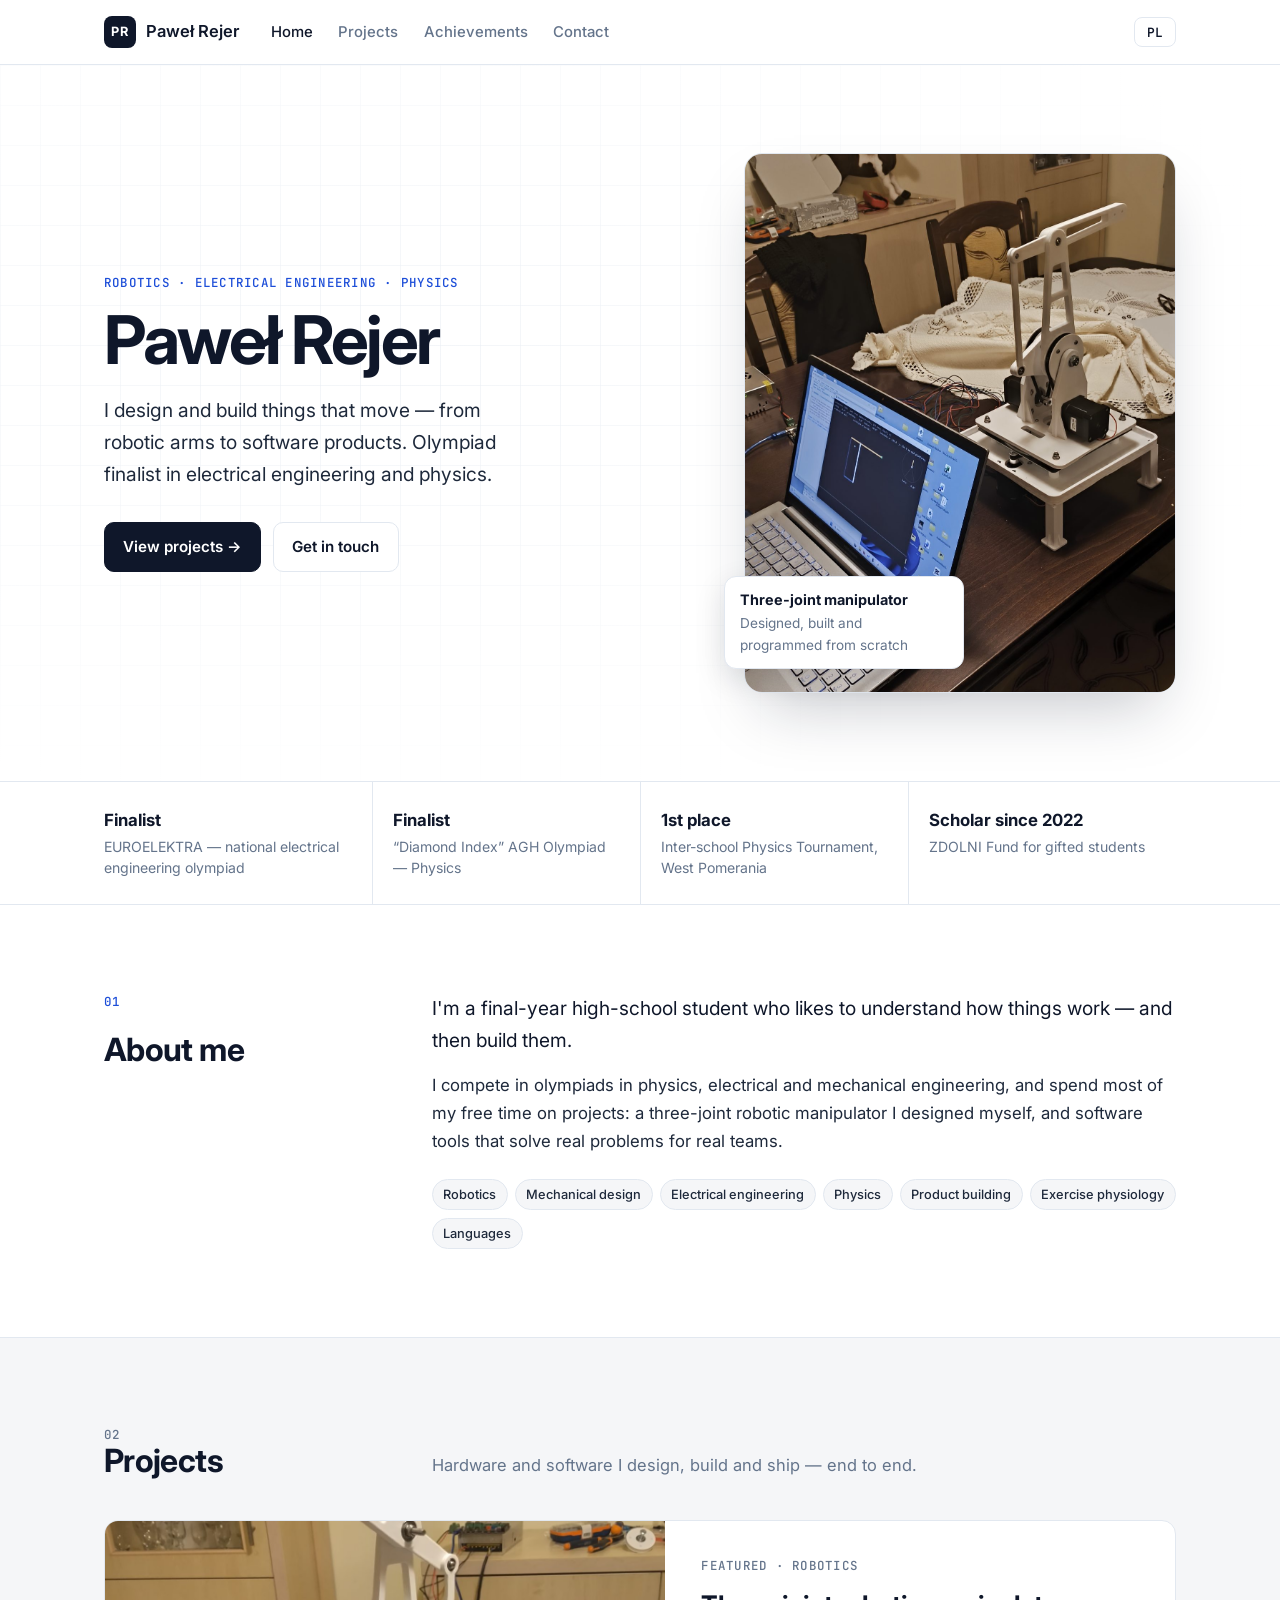
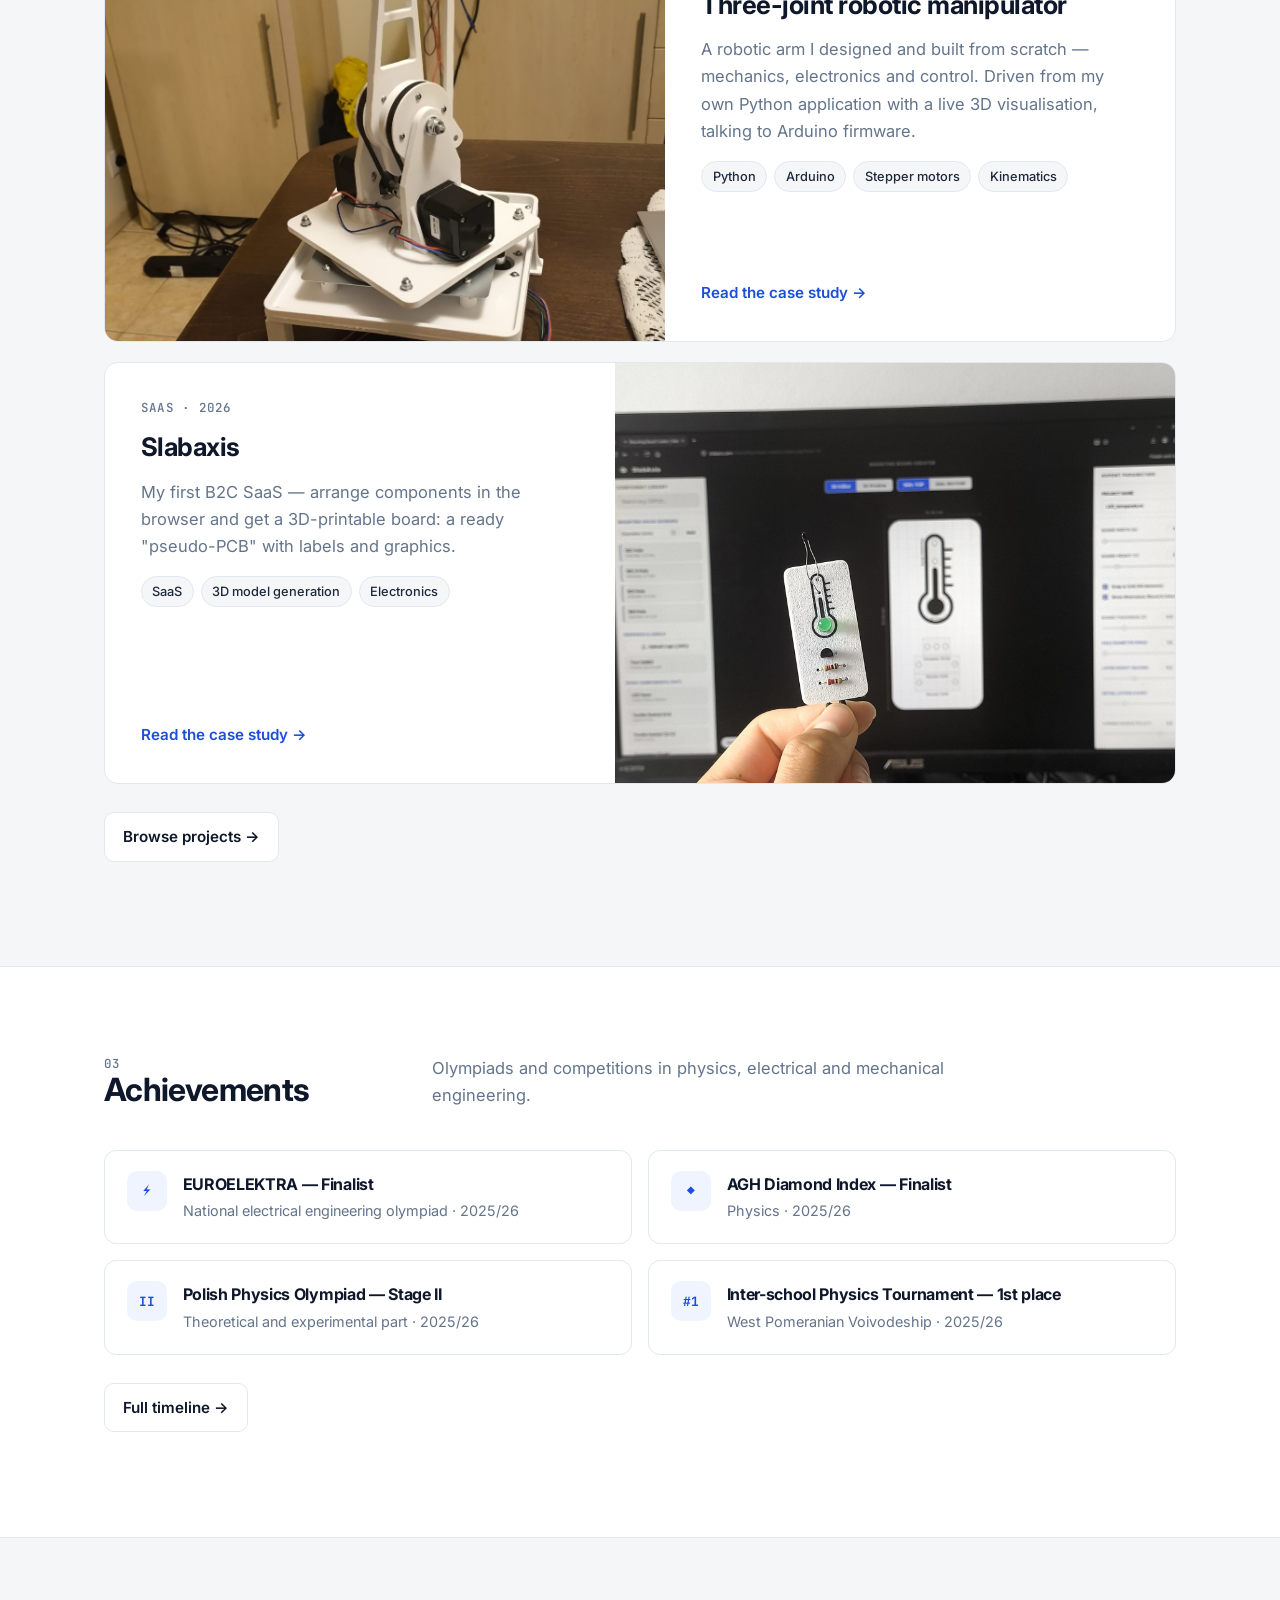
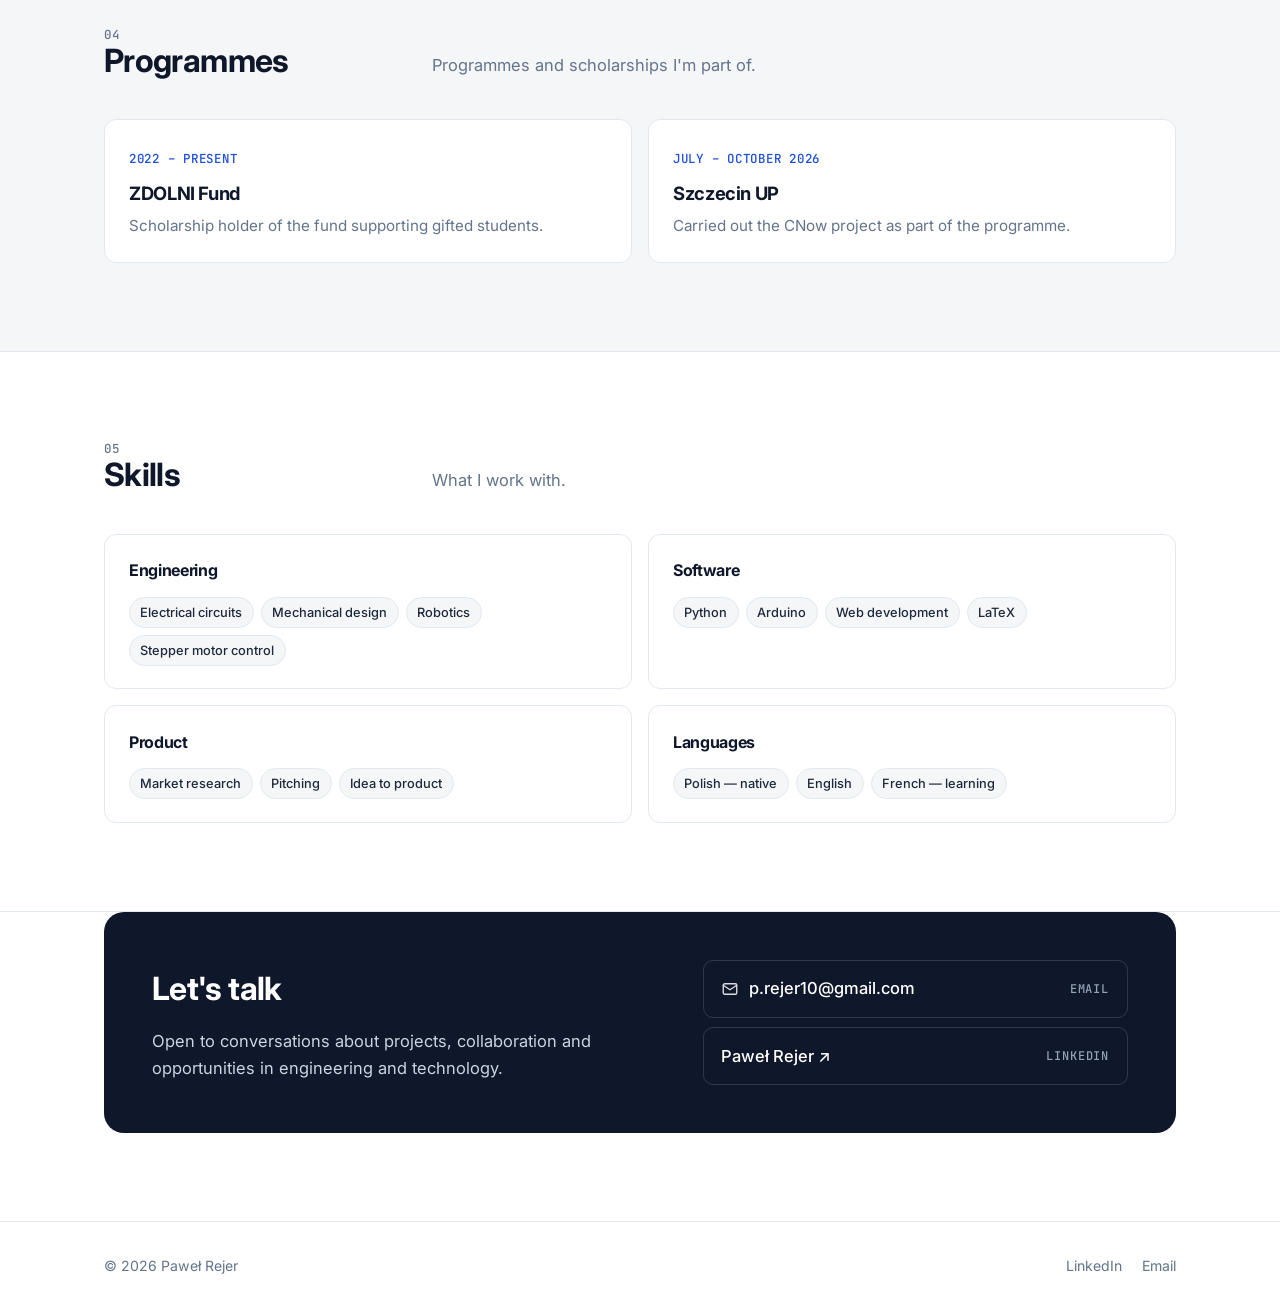
==== index.html @ b541a22e "Add Slabaxis project Co-Authored-By: Claude Opus 5.5 <noreply@anthropic.com> Claude-Session: https:/" ====
<!DOCTYPE html>
<html lang="en">
<head>
  <meta charset="UTF-8">
  <meta name="site-version" content="20261117123149">
  <meta http-equiv="Cache-Control" content="no-cache">
  <meta name="viewport" content="width=device-width, initial-scale=1.0">
  <title>Paweł Rejer — Engineering, Robotics, Physics</title>
  <meta name="description" content="Paweł Rejer — building robots and software. EUROELEKTRA and AGH Diamond Index finalist.">
  <meta property="og:title" content="Paweł Rejer">
  <meta property="og:description" content="Engineering, robotics, physics — projects and achievements.">
  <meta property="og:image" content="https://prejer.github.io/assets/manipulator/manipulator-12.jpg">
  <link rel="preconnect" href="https://fonts.googleapis.com">
  <link rel="preconnect" href="https://fonts.gstatic.com" crossorigin>
  <link href="https://fonts.googleapis.com/css2?family=Inter:wght@400;500;600;700&family=JetBrains+Mono:wght@500;600&display=swap" rel="stylesheet">
  <link rel="stylesheet" href="style.css?v=20261117123149">
</head>
<body>
  <header class="topbar">
    <div class="wrap">
      <a href="index.html" class="brand"><span class="mark">PR</span><span>Paweł Rejer</span></a>
      <nav>
        <a href="index.html" class="active" data-i18n="nav.home">Home</a>
        <a href="projects.html" data-i18n="nav.projects">Projects</a>
        <a href="competitions.html" data-i18n="nav.competitions">Achievements</a>
        <a href="index.html#contact" data-i18n="nav.contact">Contact</a>
      </nav>
      <button class="lang" id="lang-toggle" aria-label="Switch language">PL</button>
    </div>
  </header>

  <main>
    <!-- HERO -->
    <section class="hero">
      <div class="wrap">
        <div>
          <p class="eyebrow" data-i18n="hero.eyebrow">Robotics · Electrical engineering · Physics</p>
          <h1>Paweł Rejer</h1>
          <p class="lead" data-i18n="hero.lead">I design and build things that move — from robotic arms to software products. Olympiad finalist in electrical engineering and physics.</p>
          <div class="btns">
            <a class="btn primary" href="projects.html" data-i18n="hero.cta1">View projects →</a>
            <a class="btn ghost" href="#contact" data-i18n="hero.cta2">Get in touch</a>
          </div>
        </div>
        <div class="hero-media">
          <img src="assets/manipulator/manipulator-12.jpg" alt="Three-joint robotic manipulator controlled from a laptop">
          <div class="tag"><strong data-i18n="hero.tag.t">Three-joint manipulator</strong><span class="muted" data-i18n="hero.tag.d">Designed, built and programmed from scratch</span></div>
        </div>
      </div>
    </section>

    <!-- STATS -->
    <section class="stats">
      <div class="wrap">
        <div class="stat"><b data-i18n="st.1.t">Finalist</b><span data-i18n="st.1.d">EUROELEKTRA — national electrical engineering olympiad</span></div>
        <div class="stat"><b data-i18n="st.2.t">Finalist</b><span data-i18n="st.2.d">“Diamond Index” AGH Olympiad — Physics</span></div>
        <div class="stat"><b data-i18n="st.3.t">1st place</b><span data-i18n="st.3.d">Inter-school Physics Tournament, West Pomerania</span></div>
        <div class="stat"><b data-i18n="st.4.t">Scholar since 2022</b><span data-i18n="st.4.d">ZDOLNI Fund for gifted students</span></div>
      </div>
    </section>

    <!-- ABOUT -->
    <section class="section" id="about">
      <div class="wrap split">
        <div>
          <p class="eyebrow">01</p>
          <h2 style="font-size:2rem;margin:0" data-i18n="about.title">About me</h2>
        </div>
        <div class="body">
          <p data-i18n="about.p1">I'm a final-year high-school student who likes to understand how things work — and then build them.</p>
          <p data-i18n="about.p2">I compete in olympiads in physics, electrical and mechanical engineering, and spend most of my free time on projects: a three-joint robotic manipulator I designed myself, and software tools that solve real problems for real teams.</p>
          <ul class="chips" style="margin-top:1.5rem">
            <li data-i18n="about.i1">Robotics</li>
            <li data-i18n="about.i2">Mechanical design</li>
            <li data-i18n="about.i3">Electrical engineering</li>
            <li data-i18n="about.i4">Physics</li>
            <li data-i18n="about.i5">Product building</li>
            <li data-i18n="about.i6">Exercise physiology</li>
            <li data-i18n="about.i7">Languages</li>
          </ul>
        </div>
      </div>
    </section>

    <!-- PROJECTS -->
    <section class="section alt">
      <div class="wrap">
        <div class="sec-head">
          <div><p class="eyebrow">02</p><h2 data-i18n="projects.title">Projects</h2></div>
          <p data-i18n="projects.lead">Hardware and software I design, build and ship — end to end.</p>
        </div>
        <a class="feature" href="manipulator.html">
          <img src="assets/manipulator/manipulator-11.jpg" alt="Manipulator on its rotating base" loading="lazy">
          <div class="body">
            <p class="eyebrow" style="margin:0" data-i18n="feat.label">Featured · Robotics</p>
            <h3 data-i18n="manip.title">Three-joint robotic manipulator</h3>
            <p data-i18n="manip.short">A robotic arm I designed and built from scratch — mechanics, electronics and control. Driven from my own Python application with a live 3D visualisation, talking to Arduino firmware.</p>
            <ul class="chips"><li>Python</li><li>Arduino</li><li data-i18n="chip.steppers">Stepper motors</li><li data-i18n="chip.kin">Kinematics</li></ul>
            <span class="more" data-i18n="more.project">Read the case study →</span>
          </div>
        </a>
        <a class="feature reverse" href="slabaxis.html" style="margin-top:1.25rem">
          <img src="assets/slabaxis/slabaxis-01.jpg" alt="Slabaxis — printed board next to the editor" loading="lazy">
          <div class="body">
            <p class="eyebrow" style="margin:0" data-i18n="sx.label">SaaS · 2026</p>
            <h3>Slabaxis</h3>
            <p data-i18n="sx.short">My first B2C SaaS — arrange components in the browser and get a 3D-printable board: a ready "pseudo-PCB" with labels and graphics.</p>
            <ul class="chips"><li>SaaS</li><li data-i18n="sx.c2">3D model generation</li><li data-i18n="sx.c3">Electronics</li></ul>
            <span class="more" data-i18n="more.project">Read the case study →</span>
          </div>
        </a>
        <p style="margin-top:1.75rem"><a class="btn ghost" href="projects.html" data-i18n="more.allprojects">Browse projects →</a></p>
      </div>
    </section>

    <!-- ACHIEVEMENTS -->
    <section class="section">
      <div class="wrap">
        <div class="sec-head">
          <div><p class="eyebrow">03</p><h2 data-i18n="comp.title">Achievements</h2></div>
          <p data-i18n="comp.homelead">Olympiads and competitions in physics, electrical and mechanical engineering.</p>
        </div>
        <div class="ach">
          <div class="item"><div class="ico">⚡</div><div><h3 data-i18n="ach.1.t">EUROELEKTRA — Finalist</h3><p data-i18n="ach.1.d">National electrical engineering olympiad · 2025/26</p></div></div>
          <div class="item"><div class="ico">◆</div><div><h3 data-i18n="ach.2.t">AGH Diamond Index — Finalist</h3><p data-i18n="ach.2.d">Physics · 2025/26</p></div></div>
          <div class="item"><div class="ico">II</div><div><h3 data-i18n="ach.3.t">Polish Physics Olympiad — Stage II</h3><p data-i18n="ach.3.d">Theoretical and experimental part · 2025/26</p></div></div>
          <div class="item"><div class="ico">#1</div><div><h3 data-i18n="ach.4.t">Inter-school Physics Tournament — 1st place</h3><p data-i18n="ach.4.d">West Pomeranian Voivodeship · 2025/26</p></div></div>
        </div>
        <p style="margin-top:1.75rem"><a class="btn ghost" href="competitions.html" data-i18n="more.timeline">Full timeline →</a></p>
      </div>
    </section>

    <!-- PROGRAMMES -->
    <section class="section alt" id="programs">
      <div class="wrap">
        <div class="sec-head">
          <div><p class="eyebrow">04</p><h2 data-i18n="prog.title">Programmes</h2></div>
          <p data-i18n="prog.lead">Programmes and scholarships I'm part of.</p>
        </div>
        <div class="prog">
          <div class="item">
            <time data-i18n="prog.zdolni.when">2022 – present</time>
            <h3 data-i18n="prog.zdolni.name">ZDOLNI Fund</h3>
            <p data-i18n="prog.zdolni.desc">Scholarship holder of the fund supporting gifted students.</p>
          </div>
          <div class="item">
            <time data-i18n="prog.up.when">July – October 2026</time>
            <h3>Szczecin UP</h3>
            <p data-i18n="prog.up.desc">Carried out the CNow project as part of the programme.</p>
          </div>
        </div>
      </div>
    </section>

    <!-- SKILLS -->
    <section class="section" id="skills">
      <div class="wrap">
        <div class="sec-head">
          <div><p class="eyebrow">05</p><h2 data-i18n="skills.title">Skills</h2></div>
          <p data-i18n="skills.lead">What I work with.</p>
        </div>
        <div class="skills">
          <div class="skill"><h3 data-i18n="skills.eng">Engineering</h3><ul class="chips"><li data-i18n="sk.e1">Electrical circuits</li><li data-i18n="sk.e2">Mechanical design</li><li data-i18n="sk.e3">Robotics</li><li data-i18n="sk.e4">Stepper motor control</li></ul></div>
          <div class="skill"><h3 data-i18n="skills.sw">Software</h3><ul class="chips"><li>Python</li><li>Arduino</li><li data-i18n="sk.s3">Web development</li><li>LaTeX</li></ul></div>
          <div class="skill"><h3 data-i18n="skills.biz">Product</h3><ul class="chips"><li data-i18n="sk.b1">Market research</li><li data-i18n="sk.b2">Pitching</li><li data-i18n="sk.b3">Idea to product</li></ul></div>
          <div class="skill"><h3 data-i18n="skills.lang">Languages</h3><ul class="chips"><li data-i18n="sk.l1">Polish — native</li><li data-i18n="sk.l2">English</li><li data-i18n="sk.l3">French — learning</li></ul></div>
        </div>
      </div>
    </section>

    <!-- CONTACT -->
    <section class="section" id="contact" style="padding-top:0">
      <div class="wrap">
        <div class="contact-card">
          <div>
            <h2 data-i18n="contact.title">Let's talk</h2>
            <p data-i18n="contact.p">Open to conversations about projects, collaboration and opportunities in engineering and technology.</p>
          </div>
          <div class="contact-links">
            <a href="mailto:p.rejer10@gmail.com"><span class="ci"><svg width="18" height="18" viewBox="0 0 24 24" fill="none" stroke="currentColor" stroke-width="1.8" stroke-linecap="round" stroke-linejoin="round" aria-hidden="true"><rect x="3" y="5" width="18" height="14" rx="2"/><path d="m3 7 9 6 9-6"/></svg>p.rejer10@gmail.com</span><small>Email</small></a>
            <a href="https://www.linkedin.com/in/pawel-rejer/" target="_blank" rel="noopener"><span class="ci">Paweł Rejer ↗</span><small>LinkedIn</small></a>
          </div>
        </div>
      </div>
    </section>
  </main>

  <footer>
    <div class="wrap">
      <span>© <span class="year"></span> Paweł Rejer</span>
      <nav><a href="https://www.linkedin.com/in/pawel-rejer/" target="_blank" rel="noopener">LinkedIn</a><a href="mailto:p.rejer10@gmail.com">Email</a></nav>
    </div>
  </footer>
  <script src="script.js?v=20261117123149"></script>
</body>
</html>
---- style.css ----
:root {
  --bg: #ffffff;
  --soft: #f5f6f8;
  --soft-2: #eef0f4;
  --ink: #0f172a;
  --text: #1e293b;
  --muted: #64748b;
  --line: #e2e8f0;
  --accent: #1d4ed8;
  --accent-soft: #eff4ff;
  --max: 1120px;
  --radius: 14px;
  --mono: "JetBrains Mono", ui-monospace, SFMono-Regular, Menlo, monospace;
  color-scheme: light;
}

* { box-sizing: border-box; }
html { scroll-behavior: smooth; scroll-padding-top: 80px; }
body {
  margin: 0; background: var(--bg); color: var(--text);
  font-family: "Inter", system-ui, -apple-system, "Segoe UI", Roboto, sans-serif;
  font-size: 16.5px; line-height: 1.65;
  -webkit-font-smoothing: antialiased;
}
img, video { max-width: 100%; }
a { color: var(--accent); text-decoration: none; }
a:hover { text-decoration: underline; }
h1, h2, h3 { color: var(--ink); letter-spacing: -0.02em; }

.wrap { max-width: var(--max); margin: 0 auto; padding: 0 1.5rem; }

/* ---------- header ---------- */
.topbar {
  position: sticky; top: 0; z-index: 20;
  background: rgba(255,255,255,.88); backdrop-filter: saturate(180%) blur(10px);
  border-bottom: 1px solid var(--line);
}
.topbar .wrap { display: flex; align-items: center; gap: 2rem; height: 64px; }
.brand { display: flex; align-items: center; gap: .6rem; color: var(--ink); font-weight: 600; }
.brand:hover { text-decoration: none; }
.brand .mark {
  width: 32px; height: 32px; border-radius: 8px; background: var(--ink); color: #fff;
  display: grid; place-items: center; font-size: .8rem; font-weight: 700; letter-spacing: .04em;
}
.topbar nav { display: flex; gap: 1.6rem; flex: 1; }
.topbar nav a { color: var(--muted); font-size: .93rem; font-weight: 500; }
.topbar nav a:hover, .topbar nav a.active { color: var(--ink); text-decoration: none; }
.lang {
  border: 1px solid var(--line); background: #fff; color: var(--ink);
  font: 600 .8rem var(--mono); padding: .35rem .75rem; border-radius: 8px; cursor: pointer;
}
.lang:hover { border-color: var(--ink); }

/* ---------- buttons, chips ---------- */
.btn {
  display: inline-flex; align-items: center; gap: .45rem;
  padding: .7rem 1.15rem; border-radius: 10px; font-weight: 600; font-size: .95rem;
  border: 1px solid var(--ink); transition: transform .15s, box-shadow .15s, background .15s;
}
.btn:hover { text-decoration: none; transform: translateY(-1px); }
.btn.primary { background: var(--ink); color: #fff; }
.btn.primary:hover { box-shadow: 0 8px 20px rgba(15,23,42,.18); }
.btn.ghost { background: #fff; color: var(--ink); border-color: var(--line); }
.btn.ghost:hover { border-color: var(--ink); }
.btns { display: flex; gap: .75rem; flex-wrap: wrap; }

.chips { display: flex; flex-wrap: wrap; gap: .45rem; padding: 0; margin: 0; list-style: none; }
.chips li, .chip {
  font-size: .8rem; font-weight: 500; color: var(--text);
  background: var(--soft); border: 1px solid var(--line);
  padding: .25rem .65rem; border-radius: 999px;
}
.eyebrow {
  font: 500 .78rem var(--mono); text-transform: uppercase; letter-spacing: .1em; color: var(--accent);
  margin: 0 0 .9rem;
}
.muted { color: var(--muted); }

/* ---------- hero ---------- */
.hero {
  position: relative; border-bottom: 1px solid var(--line); overflow: hidden;
  background:
    linear-gradient(to right, rgba(226,232,240,.55) 1px, transparent 1px) 0 0 / 40px 40px,
    linear-gradient(to bottom, rgba(226,232,240,.55) 1px, transparent 1px) 0 0 / 40px 40px;
}
.hero::after {
  content: ""; position: absolute; inset: 0; pointer-events: none;
  background: radial-gradient(ellipse at 30% 40%, rgba(255,255,255,.2), #fff 75%);
}
.hero .wrap {
  position: relative; z-index: 1;
  display: grid; grid-template-columns: 1.15fr .85fr; gap: 3.5rem; align-items: center;
  padding-top: 5.5rem; padding-bottom: 5.5rem;
}
.hero h1 { font-size: clamp(2.6rem, 6vw, 4.2rem); line-height: 1.04; margin: 0 0 1.25rem; letter-spacing: -0.035em; }
.hero .lead { font-size: 1.2rem; color: var(--text); max-width: 34ch; margin: 0 0 2rem; }
.hero-media { position: relative; }
.hero-media img {
  width: 100%; aspect-ratio: 4 / 5; object-fit: cover; display: block;
  border-radius: 18px; border: 1px solid var(--line);
  box-shadow: 0 30px 60px -20px rgba(15,23,42,.25);
}
.hero-media .tag {
  position: absolute; left: -1.25rem; bottom: 1.5rem;
  background: #fff; border: 1px solid var(--line); border-radius: 12px;
  padding: .7rem .95rem; box-shadow: 0 10px 30px rgba(15,23,42,.12);
  font-size: .85rem; max-width: 240px;
}
.hero-media .tag strong { display: block; color: var(--ink); font-size: .9rem; }

/* ---------- stats ---------- */
.stats { border-bottom: 1px solid var(--line); }
.stats .wrap { display: grid; grid-template-columns: repeat(4, 1fr); }
.stat { padding: 1.6rem 1.25rem; border-left: 1px solid var(--line); }
.stat:first-child { border-left: none; padding-left: 0; }
.stat b { display: block; color: var(--ink); font-size: 1.05rem; margin-bottom: .15rem; }
.stat span { color: var(--muted); font-size: .88rem; line-height: 1.45; display: block; }

/* ---------- sections ---------- */
.section { padding: 5.5rem 0; border-bottom: 1px solid var(--line); }
.section.alt { background: var(--soft); }
.section:last-of-type { border-bottom: none; }
.sec-head { display: grid; grid-template-columns: 280px 1fr; gap: 3rem; margin-bottom: 2.5rem; }
.sec-head h2 { font-size: 2rem; line-height: 1.15; margin: 0; }
.sec-head p { margin: 0; color: var(--muted); max-width: 60ch; align-self: end; }
.split { display: grid; grid-template-columns: 280px 1fr; gap: 3rem; }
.split .body p { margin: 0 0 1rem; font-size: 1.05rem; }
.split .body p:first-child { font-size: 1.2rem; color: var(--ink); }

/* ---------- project cards ---------- */
.feature {
  display: grid; grid-template-columns: 1.1fr 1fr; gap: 0; color: inherit;
  border: 1px solid var(--line); border-radius: var(--radius); overflow: hidden; background: #fff;
  transition: box-shadow .2s, transform .2s, border-color .2s;
}
a.feature:hover, a.card:hover { text-decoration: none; transform: translateY(-3px); box-shadow: 0 20px 40px -18px rgba(15,23,42,.25); border-color: #cbd5e1; }
.feature.reverse { grid-template-columns: 1fr 1.1fr; }
.feature.reverse img { order: 2; }
.feature img { width: 100%; height: 100%; max-height: 440px; aspect-ratio: 4 / 3; object-fit: cover; display: block; }
.feature .body { padding: 2.25rem; display: flex; flex-direction: column; gap: 1rem; }
.feature h3 { font-size: 1.6rem; margin: 0; line-height: 1.2; }
.feature p { margin: 0; color: var(--muted); }
.more { margin-top: auto; font-weight: 600; color: var(--accent); font-size: .95rem; }

.cards { display: grid; grid-template-columns: repeat(auto-fit, minmax(320px, 1fr)); gap: 1.25rem; margin-top: 1.25rem; }
.card {
  display: flex; flex-direction: column; color: inherit;
  border: 1px solid var(--line); border-radius: var(--radius); overflow: hidden; background: #fff;
  transition: box-shadow .2s, transform .2s, border-color .2s;
}
.card .media { aspect-ratio: 16 / 9; background: var(--soft-2); position: relative; overflow: hidden; }
.card .media img { width: 100%; height: 100%; object-fit: cover; display: block; }
.card .media.graphic { display: grid; place-items: center; }
.card .body { padding: 1.5rem; display: flex; flex-direction: column; gap: .8rem; flex: 1; }
.card h3 { margin: 0; font-size: 1.2rem; }
.card p { margin: 0; color: var(--muted); font-size: .96rem; }

/* OrgoMap illustrative graphic */
.orgo-viz { display: grid; grid-template-columns: repeat(6, 1fr); gap: 8px; width: 70%; }
.orgo-viz i { height: 14px; border-radius: 4px; background: #cbd5e1; display: block; }
.orgo-viz i.a { background: #1d4ed8; } .orgo-viz i.b { background: #60a5fa; }
.orgo-viz i.c { background: #f59e0b; } .orgo-viz i.w2 { grid-column: span 2; } .orgo-viz i.w3 { grid-column: span 3; }

/* ---------- achievements list (home) ---------- */
.ach { display: grid; grid-template-columns: repeat(2, 1fr); gap: 1rem; }
.ach .item {
  background: #fff; border: 1px solid var(--line); border-radius: 12px; padding: 1.25rem 1.35rem;
  display: flex; gap: 1rem; align-items: flex-start;
}
.ach .ico {
  flex: none; width: 40px; height: 40px; border-radius: 10px; background: var(--accent-soft); color: var(--accent);
  display: grid; place-items: center; font: 700 .8rem var(--mono);
}
.ach h3 { margin: 0 0 .15rem; font-size: 1rem; }
.ach p { margin: 0; font-size: .9rem; color: var(--muted); }

/* ---------- programmes ---------- */
.prog { display: grid; grid-template-columns: repeat(2, 1fr); gap: 1rem; }
.prog .item { border: 1px solid var(--line); border-radius: 12px; padding: 1.5rem; background: #fff; }
.prog time { font: 500 .78rem var(--mono); color: var(--accent); text-transform: uppercase; letter-spacing: .06em; }
.prog h3 { margin: .4rem 0 .3rem; font-size: 1.15rem; }
.prog p { margin: 0; color: var(--muted); font-size: .95rem; }

/* ---------- skills ---------- */
.skills { display: grid; grid-template-columns: repeat(2, 1fr); gap: 1rem; }
.skill { border: 1px solid var(--line); border-radius: 12px; padding: 1.4rem 1.5rem; background: #fff; }
.skill h3 { margin: 0 0 .8rem; font-size: 1rem; }

/* ---------- contact ---------- */
.contact-card {
  display: grid; grid-template-columns: 1.2fr 1fr; gap: 2.5rem; align-items: center;
  background: var(--ink); color: #cbd5e1; border-radius: 20px; padding: 3rem;
}
.contact-card h2 { color: #fff; font-size: 2rem; margin: 0 0 .75rem; }
.contact-card p { margin: 0; }
.contact-links { display: grid; gap: .6rem; }
.contact-links a {
  display: flex; justify-content: space-between; align-items: center;
  padding: .9rem 1.1rem; border-radius: 10px; border: 1px solid rgba(255,255,255,.14);
  color: #fff; font-weight: 500; transition: background .15s;
}
.contact-links a:hover { background: rgba(255,255,255,.08); text-decoration: none; }
.contact-links small { color: #94a3b8; font: 500 .75rem var(--mono); text-transform: uppercase; letter-spacing: .08em; }

/* ---------- page head (subpages) ---------- */
.page-head { padding: 4.5rem 0 3rem; border-bottom: 1px solid var(--line); }
.crumbs { font: 500 .8rem var(--mono); color: var(--muted); margin-bottom: 1.25rem; text-transform: uppercase; letter-spacing: .06em; }
.crumbs a { color: var(--muted); }
.page-head h1 { font-size: clamp(2.2rem, 5vw, 3.4rem); line-height: 1.08; margin: 0 0 1rem; letter-spacing: -0.03em; }
.page-head .lead { font-size: 1.15rem; max-width: 62ch; margin: 0 0 1.5rem; }

/* ---------- facts ---------- */
.facts { display: grid; grid-template-columns: repeat(4, 1fr); gap: 0; margin: 2rem 0 0; border: 1px solid var(--line); border-radius: 12px; overflow: hidden; }
.facts div { padding: 1rem 1.25rem; border-left: 1px solid var(--line); background: #fff; }
.facts div:first-child { border-left: none; }
.facts dt { font: 500 .72rem var(--mono); color: var(--muted); text-transform: uppercase; letter-spacing: .08em; }
.facts dd { margin: .25rem 0 0; font-weight: 600; color: var(--ink); }

/* ---------- demo ---------- */
.demo-grid { display: grid; grid-template-columns: 380px 1fr; gap: 3rem; align-items: center; }
video.demo { width: 100%; border-radius: 16px; display: block; background: var(--soft-2); border: 1px solid var(--line); }
.demo-grid h2 { font-size: 2rem; margin: 0 0 1rem; }
.demo-grid ul { padding-left: 1.1rem; margin: 1rem 0 0; }
.demo-grid li { margin-bottom: .4rem; }

/* ---------- pipeline ---------- */
.pipeline { display: grid; grid-template-columns: repeat(4, 1fr); gap: 1rem; counter-reset: step; }
.step { position: relative; background: #fff; border: 1px solid var(--line); border-radius: 12px; padding: 1.35rem; }
.step::before {
  counter-increment: step; content: "0" counter(step);
  font: 600 .75rem var(--mono); color: var(--accent); display: block; margin-bottom: .6rem;
}
.step:not(:last-child)::after {
  content: "→"; position: absolute; right: -.95rem; top: 50%; transform: translateY(-50%);
  color: var(--muted); font-size: 1rem; z-index: 1; background: var(--soft); width: 1rem; text-align: center;
}
.step h3 { margin: 0 0 .35rem; font-size: 1rem; }
.step p { margin: 0 0 .8rem; color: var(--muted); font-size: .9rem; }
.stack { display: grid; grid-template-columns: repeat(3, 1fr); gap: 1rem; margin-top: 1.5rem; }
.stack > div { background: #fff; border: 1px solid var(--line); border-radius: 12px; padding: 1.25rem 1.35rem; }
.stack h3 { margin: 0 0 .7rem; font-size: .95rem; }

/* ---------- build log grid ---------- */
.log { display: grid; grid-template-columns: repeat(3, 1fr); gap: 1.25rem; padding: 0; margin: 0; list-style: none; }
.log figure { margin: 0; border: 1px solid var(--line); border-radius: 12px; overflow: hidden; background: #fff; height: 100%; }
.log img { width: 100%; aspect-ratio: 4 / 3; object-fit: cover; display: block; cursor: zoom-in; background: var(--soft-2); transition: opacity .15s; }
.log img:hover { opacity: .9; }
.log figcaption { padding: .9rem 1rem 1.1rem; font-size: .92rem; }
.log time { display: block; font: 500 .72rem var(--mono); color: var(--accent); letter-spacing: .05em; margin-bottom: .25rem; }

/* ---------- timeline ---------- */
.timeline { list-style: none; padding: 0; margin: 0; position: relative; max-width: 780px; }
.timeline::before { content: ""; position: absolute; left: 9px; top: 8px; bottom: 8px; width: 2px; background: var(--line); }
.timeline .year {
  position: relative; padding: 2.25rem 0 .75rem 2.75rem;
  font: 600 .8rem var(--mono); letter-spacing: .1em; color: var(--ink);
}
.timeline .year:first-child { padding-top: 0; }
.timeline .ev {
  position: relative; margin: 0 0 .9rem 2.75rem; padding: 1.1rem 1.35rem;
  background: #fff; border: 1px solid var(--line); border-radius: 12px;
}
.timeline .ev::before {
  content: ""; position: absolute; left: -2.75rem; top: 1.35rem; margin-left: 2px;
  width: 16px; height: 16px; border-radius: 50%; background: #fff; border: 3px solid var(--accent);
}
.timeline .ev.done::before { background: var(--accent); box-shadow: 0 0 0 4px var(--accent-soft); }
.timeline .ev.upcoming { background: transparent; border-style: dashed; }
.timeline .ev.upcoming::before { border-color: #94a3b8; border-style: dashed; }
.timeline time { font: 500 .75rem var(--mono); color: var(--muted); }
.timeline h3 { margin: .1rem 0 .2rem; font-size: 1.05rem; display: flex; flex-wrap: wrap; gap: .5rem; align-items: center; }
.timeline p { margin: 0; color: var(--muted); font-size: .94rem; }
.badge { font: 600 .7rem var(--mono); padding: .2rem .55rem; border-radius: 6px; background: var(--soft-2); color: var(--muted); text-transform: uppercase; letter-spacing: .05em; }
.badge.win { background: var(--accent-soft); color: var(--accent); }

/* ---------- footer ---------- */
footer { border-top: 1px solid var(--line); padding: 2rem 0; font-size: .88rem; color: var(--muted); }
footer .wrap { display: flex; justify-content: space-between; gap: 1rem; flex-wrap: wrap; }
footer nav { display: flex; gap: 1.25rem; }
footer a { color: var(--muted); }

/* ---------- lightbox ---------- */
.lightbox { position: fixed; inset: 0; z-index: 50; background: rgba(15,23,42,.92); display: flex; align-items: center; justify-content: center; }
.lightbox img { max-width: 90vw; max-height: 84vh; border-radius: 8px; }
.lightbox button { position: absolute; background: rgba(255,255,255,.12); color: #fff; border: none; font-size: 1.6rem; width: 48px; height: 48px; border-radius: 50%; cursor: pointer; }
.lightbox button:hover { background: rgba(255,255,255,.25); }
.lightbox .prev { left: 1rem; } .lightbox .next { right: 1rem; }
.lightbox .close { top: 1rem; right: 1rem; font-size: 1.2rem; }
.lightbox .cap { position: absolute; bottom: 1.25rem; left: 0; right: 0; text-align: center; color: #e2e8f0; font-size: .92rem; padding: 0 1rem; }

/* ---------- responsive ---------- */
@media (max-width: 900px) {
  .hero .wrap { grid-template-columns: 1fr; gap: 2.5rem; padding-top: 3.5rem; padding-bottom: 3.5rem; }
  .hero-media { max-width: 420px; }
  .hero-media .tag { left: 1rem; }
  .stats .wrap { grid-template-columns: repeat(2, 1fr); }
  .stat:nth-child(3) { border-left: none; padding-left: 0; }
  .stat { border-top: 1px solid var(--line); } .stat:nth-child(-n+2) { border-top: none; }
  .sec-head, .split { grid-template-columns: 1fr; gap: 1rem; }
  .feature, .feature.reverse { grid-template-columns: 1fr; }
  .feature.reverse img { order: 0; }
  .feature img { min-height: 240px; aspect-ratio: 16/10; }
  .ach, .prog, .skills, .stack { grid-template-columns: 1fr; }
  .contact-card { grid-template-columns: 1fr; padding: 2rem; }
  .facts { grid-template-columns: repeat(2, 1fr); }
  .facts div:nth-child(3) { border-left: none; }
  .facts div:nth-child(n+3) { border-top: 1px solid var(--line); }
  .demo-grid { grid-template-columns: 1fr; }
  video.demo { max-width: 360px; margin: 0 auto; }
  .pipeline { grid-template-columns: 1fr 1fr; }
  .step::after { display: none; }
  .log { grid-template-columns: repeat(2, 1fr); }
  .section { padding: 4rem 0; }
}
@media (max-width: 600px) {
  .topbar .wrap { gap: 1rem; }
  .brand span:last-child { display: none; }
  .topbar nav { gap: .9rem; overflow-x: auto; scrollbar-width: none; }
  .topbar nav a { font-size: .85rem; white-space: nowrap; }
  .pipeline, .log { grid-template-columns: 1fr !important; }
  .stats .wrap { grid-template-columns: 1fr; }
  .stat { border-left: none !important; padding-left: 0 !important; border-top: 1px solid var(--line) !important; }
  .stat:first-child { border-top: none !important; }
}

.contact-links .ci { display: inline-flex; align-items: center; gap: .6rem; }
.contact-links svg { flex: none; opacity: .85; }
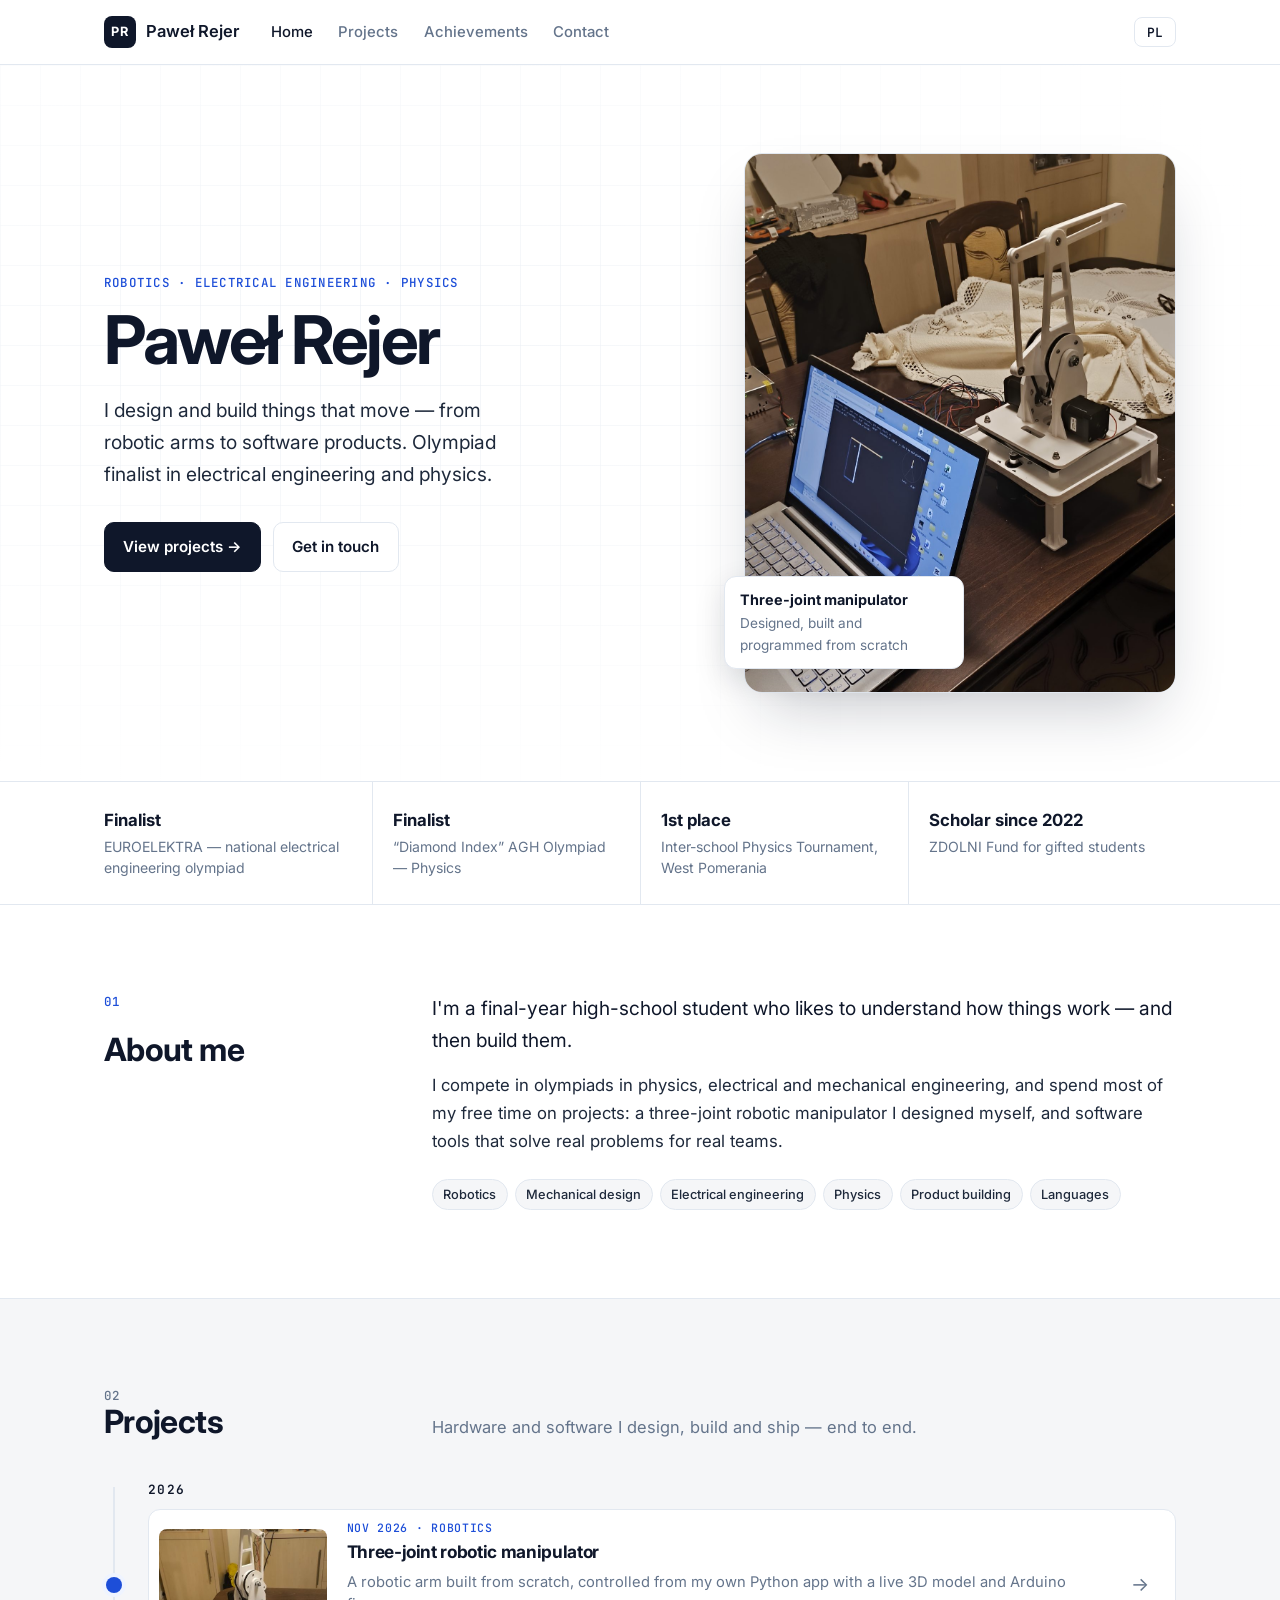
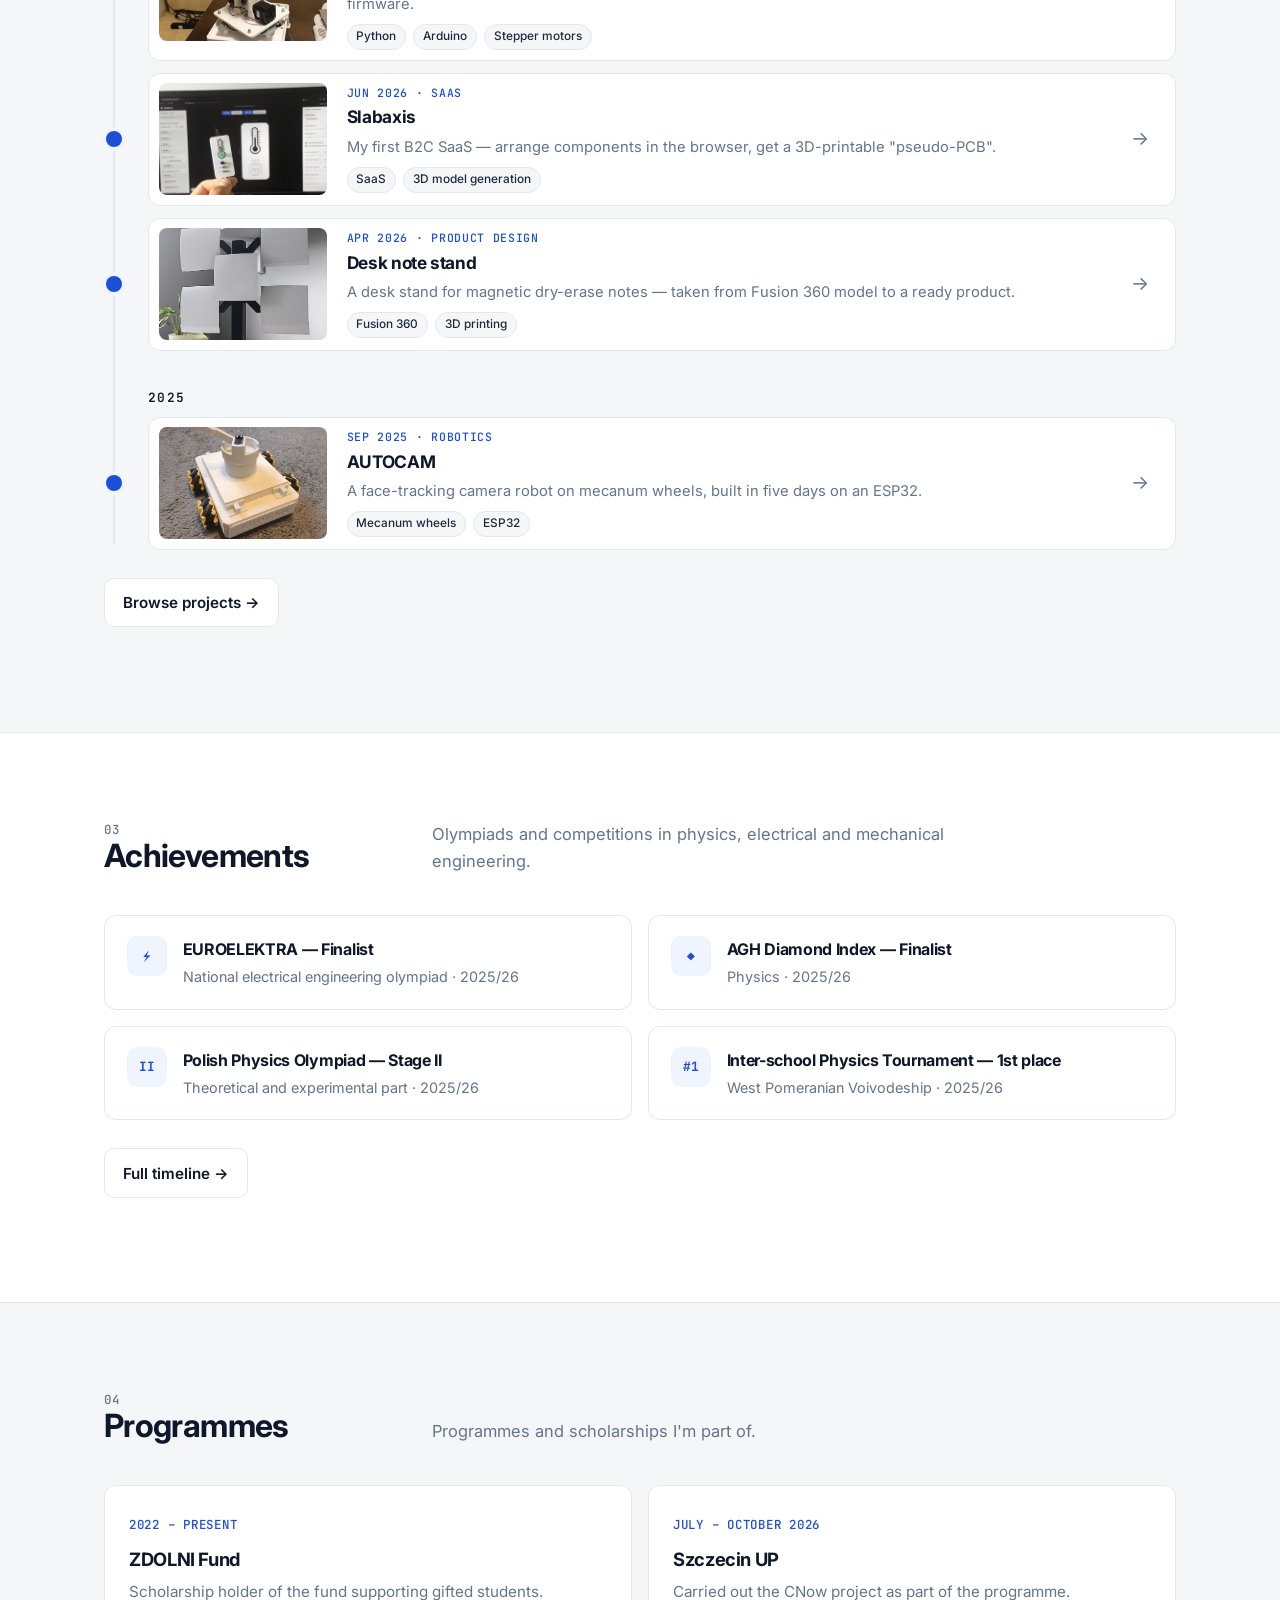
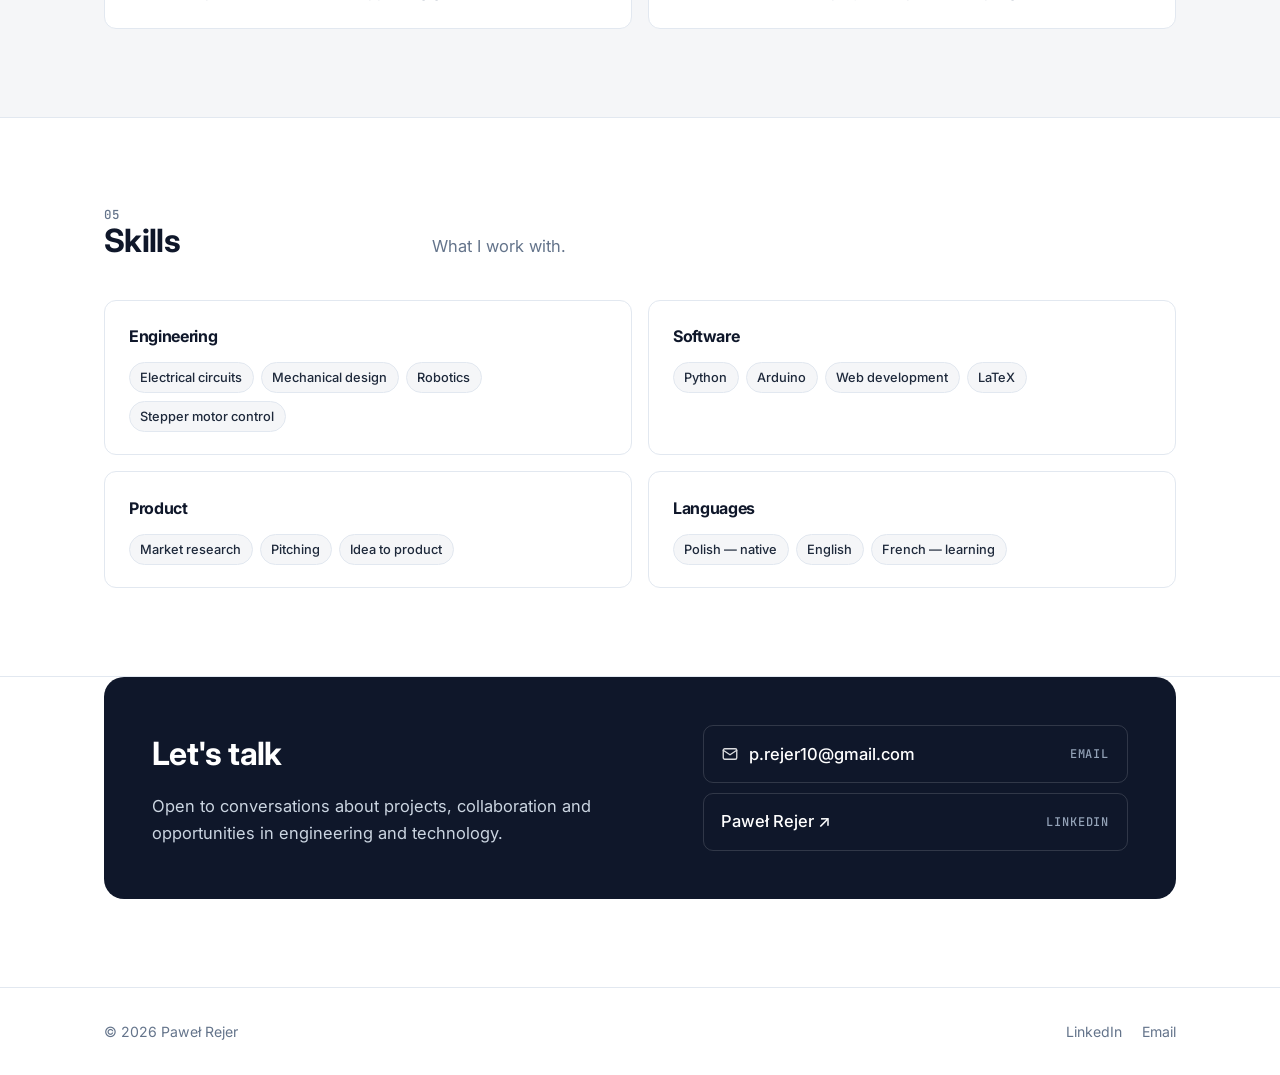
==== commit f1bda0ea: "Compact projects timeline; remove exercise physiology Co-Authored-By: Claude Opus 5.5 <noreply@anthr" ====
--- a/index.html
+++ b/index.html
@@ -2,7 +2,7 @@
 <html lang="en">
 <head>
   <meta charset="UTF-8">
-  <meta name="site-version" content="20261117123149">
+  <meta name="site-version" content="20261117123659">
   <meta http-equiv="Cache-Control" content="no-cache">
   <meta name="viewport" content="width=device-width, initial-scale=1.0">
   <title>Paweł Rejer — Engineering, Robotics, Physics</title>
@@ -13,7 +13,7 @@
   <link rel="preconnect" href="https://fonts.googleapis.com">
   <link rel="preconnect" href="https://fonts.gstatic.com" crossorigin>
   <link href="https://fonts.googleapis.com/css2?family=Inter:wght@400;500;600;700&family=JetBrains+Mono:wght@500;600&display=swap" rel="stylesheet">
-  <link rel="stylesheet" href="style.css?v=20261117123149">
+  <link rel="stylesheet" href="style.css?v=20261117123659">
 </head>
 <body>
   <header class="topbar">
@@ -75,7 +75,6 @@
             <li data-i18n="about.i3">Electrical engineering</li>
             <li data-i18n="about.i4">Physics</li>
             <li data-i18n="about.i5">Product building</li>
-            <li data-i18n="about.i6">Exercise physiology</li>
             <li data-i18n="about.i7">Languages</li>
           </ul>
         </div>
@@ -89,26 +88,58 @@
           <div><p class="eyebrow">02</p><h2 data-i18n="projects.title">Projects</h2></div>
           <p data-i18n="projects.lead">Hardware and software I design, build and ship — end to end.</p>
         </div>
-        <a class="feature" href="manipulator.html">
-          <img src="assets/manipulator/manipulator-11.jpg" alt="Manipulator on its rotating base" loading="lazy">
-          <div class="body">
-            <p class="eyebrow" style="margin:0" data-i18n="feat.label">Featured · Robotics</p>
-            <h3 data-i18n="manip.title">Three-joint robotic manipulator</h3>
-            <p data-i18n="manip.short">A robotic arm I designed and built from scratch — mechanics, electronics and control. Driven from my own Python application with a live 3D visualisation, talking to Arduino firmware.</p>
-            <ul class="chips"><li>Python</li><li>Arduino</li><li data-i18n="chip.steppers">Stepper motors</li><li data-i18n="chip.kin">Kinematics</li></ul>
-            <span class="more" data-i18n="more.project">Read the case study →</span>
-          </div>
-        </a>
-        <a class="feature reverse" href="slabaxis.html" style="margin-top:1.25rem">
-          <img src="assets/slabaxis/slabaxis-01.jpg" alt="Slabaxis — printed board next to the editor" loading="lazy">
-          <div class="body">
-            <p class="eyebrow" style="margin:0" data-i18n="sx.label">SaaS · 2026</p>
-            <h3>Slabaxis</h3>
-            <p data-i18n="sx.short">My first B2C SaaS — arrange components in the browser and get a 3D-printable board: a ready "pseudo-PCB" with labels and graphics.</p>
-            <ul class="chips"><li>SaaS</li><li data-i18n="sx.c2">3D model generation</li><li data-i18n="sx.c3">Electronics</li></ul>
-            <span class="more" data-i18n="more.project">Read the case study →</span>
-          </div>
-        </a>
+        <ol class="ptl">
+          <li class="pt-year">2026</li>
+          <li class="pt-item">
+            <a class="pt-card" href="manipulator.html">
+              <img src="assets/manipulator/thumbs/manipulator-11.jpg" alt="" loading="lazy">
+              <div class="pt-body">
+                <div class="pt-meta"><time data-i18n="manip.date">Nov 2026</time> · <span data-i18n="feat.cat.robo">Robotics</span></div>
+                <h3 data-i18n="manip.title">Three-joint robotic manipulator</h3>
+                <p data-i18n="manip.tl">A robotic arm built from scratch, controlled from my own Python app with a live 3D model and Arduino firmware.</p>
+                <ul class="chips"><li>Python</li><li>Arduino</li><li data-i18n="chip.steppers">Stepper motors</li></ul>
+              </div>
+              <span class="pt-arrow">→</span>
+            </a>
+          </li>
+          <li class="pt-item">
+            <a class="pt-card" href="slabaxis.html">
+              <img src="assets/slabaxis/thumbs/slabaxis-01.jpg" alt="" loading="lazy">
+              <div class="pt-body">
+                <div class="pt-meta"><time data-i18n="sx.date">Jun 2026</time> · <span data-i18n="feat.cat.saas">SaaS</span></div>
+                <h3>Slabaxis</h3>
+                <p data-i18n="sx.tl">My first B2C SaaS — arrange components in the browser, get a 3D-printable "pseudo-PCB".</p>
+                <ul class="chips"><li>SaaS</li><li data-i18n="sx.c2">3D model generation</li></ul>
+              </div>
+              <span class="pt-arrow">→</span>
+            </a>
+          </li>
+          <li class="pt-item">
+            <a class="pt-card" href="notes-stand.html">
+              <img src="assets/stand/thumbs/stand-08.jpg" alt="" loading="lazy">
+              <div class="pt-body">
+                <div class="pt-meta"><time data-i18n="stand.date">Apr 2026</time> · <span data-i18n="feat.cat.prod">Product design</span></div>
+                <h3 data-i18n="stand.title">Desk note stand</h3>
+                <p data-i18n="stand.tl">A desk stand for magnetic dry-erase notes — taken from Fusion 360 model to a ready product.</p>
+                <ul class="chips"><li>Fusion 360</li><li data-i18n="chip.3dp">3D printing</li></ul>
+              </div>
+              <span class="pt-arrow">→</span>
+            </a>
+          </li>
+          <li class="pt-year">2025</li>
+          <li class="pt-item">
+            <a class="pt-card" href="autocam.html">
+              <img src="assets/autocam/thumbs/autocam-03.jpg" alt="" loading="lazy">
+              <div class="pt-body">
+                <div class="pt-meta"><time data-i18n="ac.date">Sep 2025</time> · <span data-i18n="feat.cat.robo">Robotics</span></div>
+                <h3>AUTOCAM</h3>
+                <p data-i18n="ac.tl">A face-tracking camera robot on mecanum wheels, built in five days on an ESP32.</p>
+                <ul class="chips"><li data-i18n="ac.c1">Mecanum wheels</li><li>ESP32</li></ul>
+              </div>
+              <span class="pt-arrow">→</span>
+            </a>
+          </li>
+        </ol>
         <p style="margin-top:1.75rem"><a class="btn ghost" href="projects.html" data-i18n="more.allprojects">Browse projects →</a></p>
       </div>
     </section>
@@ -191,6 +222,6 @@
       <nav><a href="https://www.linkedin.com/in/pawel-rejer/" target="_blank" rel="noopener">LinkedIn</a><a href="mailto:p.rejer10@gmail.com">Email</a></nav>
     </div>
   </footer>
-  <script src="script.js?v=20261117123149"></script>
+  <script src="script.js?v=20261117123659"></script>
 </body>
 </html>
--- a/style.css
+++ b/style.css
@@ -325,3 +325,38 @@
 
 .contact-links .ci { display: inline-flex; align-items: center; gap: .6rem; }
 .contact-links svg { flex: none; opacity: .85; }
+
+/* ---------- projects timeline ---------- */
+.ptl { list-style: none; padding: 0; margin: 0; position: relative; }
+.ptl::before { content: ""; position: absolute; left: 9px; top: 6px; bottom: 6px; width: 2px; background: var(--line); }
+.pt-year { position: relative; padding: 1.6rem 0 .7rem 2.75rem; font: 600 .8rem var(--mono); letter-spacing: .1em; color: var(--ink); }
+.pt-year:first-child { padding-top: 0; }
+.pt-item { position: relative; margin: 0 0 .75rem 2.75rem; }
+.pt-item::before {
+  content: ""; position: absolute; left: -2.75rem; top: 50%; transform: translateY(-50%); margin-left: 2px;
+  width: 16px; height: 16px; border-radius: 50%; background: var(--accent); box-shadow: 0 0 0 4px var(--accent-soft);
+}
+.pt-card {
+  display: grid; grid-template-columns: 168px 1fr auto; gap: 1.25rem; align-items: center;
+  background: #fff; border: 1px solid var(--line); border-radius: 12px; padding: .6rem; color: inherit;
+  transition: box-shadow .2s, transform .2s, border-color .2s;
+}
+.pt-card:hover { text-decoration: none; transform: translateX(3px); box-shadow: 0 12px 28px -16px rgba(15,23,42,.3); border-color: #cbd5e1; }
+.pt-card img { width: 168px; height: 112px; object-fit: cover; border-radius: 8px; display: block; background: var(--soft-2); }
+.pt-body { min-width: 0; }
+.pt-meta { font: 500 .72rem var(--mono); color: var(--accent); text-transform: uppercase; letter-spacing: .06em; margin-bottom: .2rem; }
+.pt-body h3 { margin: 0 0 .25rem; font-size: 1.08rem; }
+.pt-body p { margin: 0 0 .55rem; color: var(--muted); font-size: .92rem; line-height: 1.5; }
+.pt-body .chips li { font-size: .74rem; padding: .15rem .55rem; }
+.pt-arrow { color: var(--muted); font-size: 1.2rem; padding-right: 1rem; transition: color .15s, transform .15s; }
+.pt-card:hover .pt-arrow { color: var(--accent); transform: translateX(3px); }
+@media (max-width: 600px) {
+  .pt-card { grid-template-columns: 96px 1fr; gap: .9rem; }
+  .pt-card img { width: 96px; height: 96px; }
+  .pt-arrow, .pt-body .chips { display: none; }
+  .pt-body p { font-size: .85rem; margin: 0; display: -webkit-box; -webkit-line-clamp: 3; -webkit-box-orient: vertical; overflow: hidden; }
+  .ptl::before { left: 5px; }
+  .pt-item { margin-left: 1.6rem; }
+  .pt-item::before { left: -1.6rem; width: 12px; height: 12px; margin-left: 0; }
+  .pt-year { padding-left: 1.6rem; }
+}
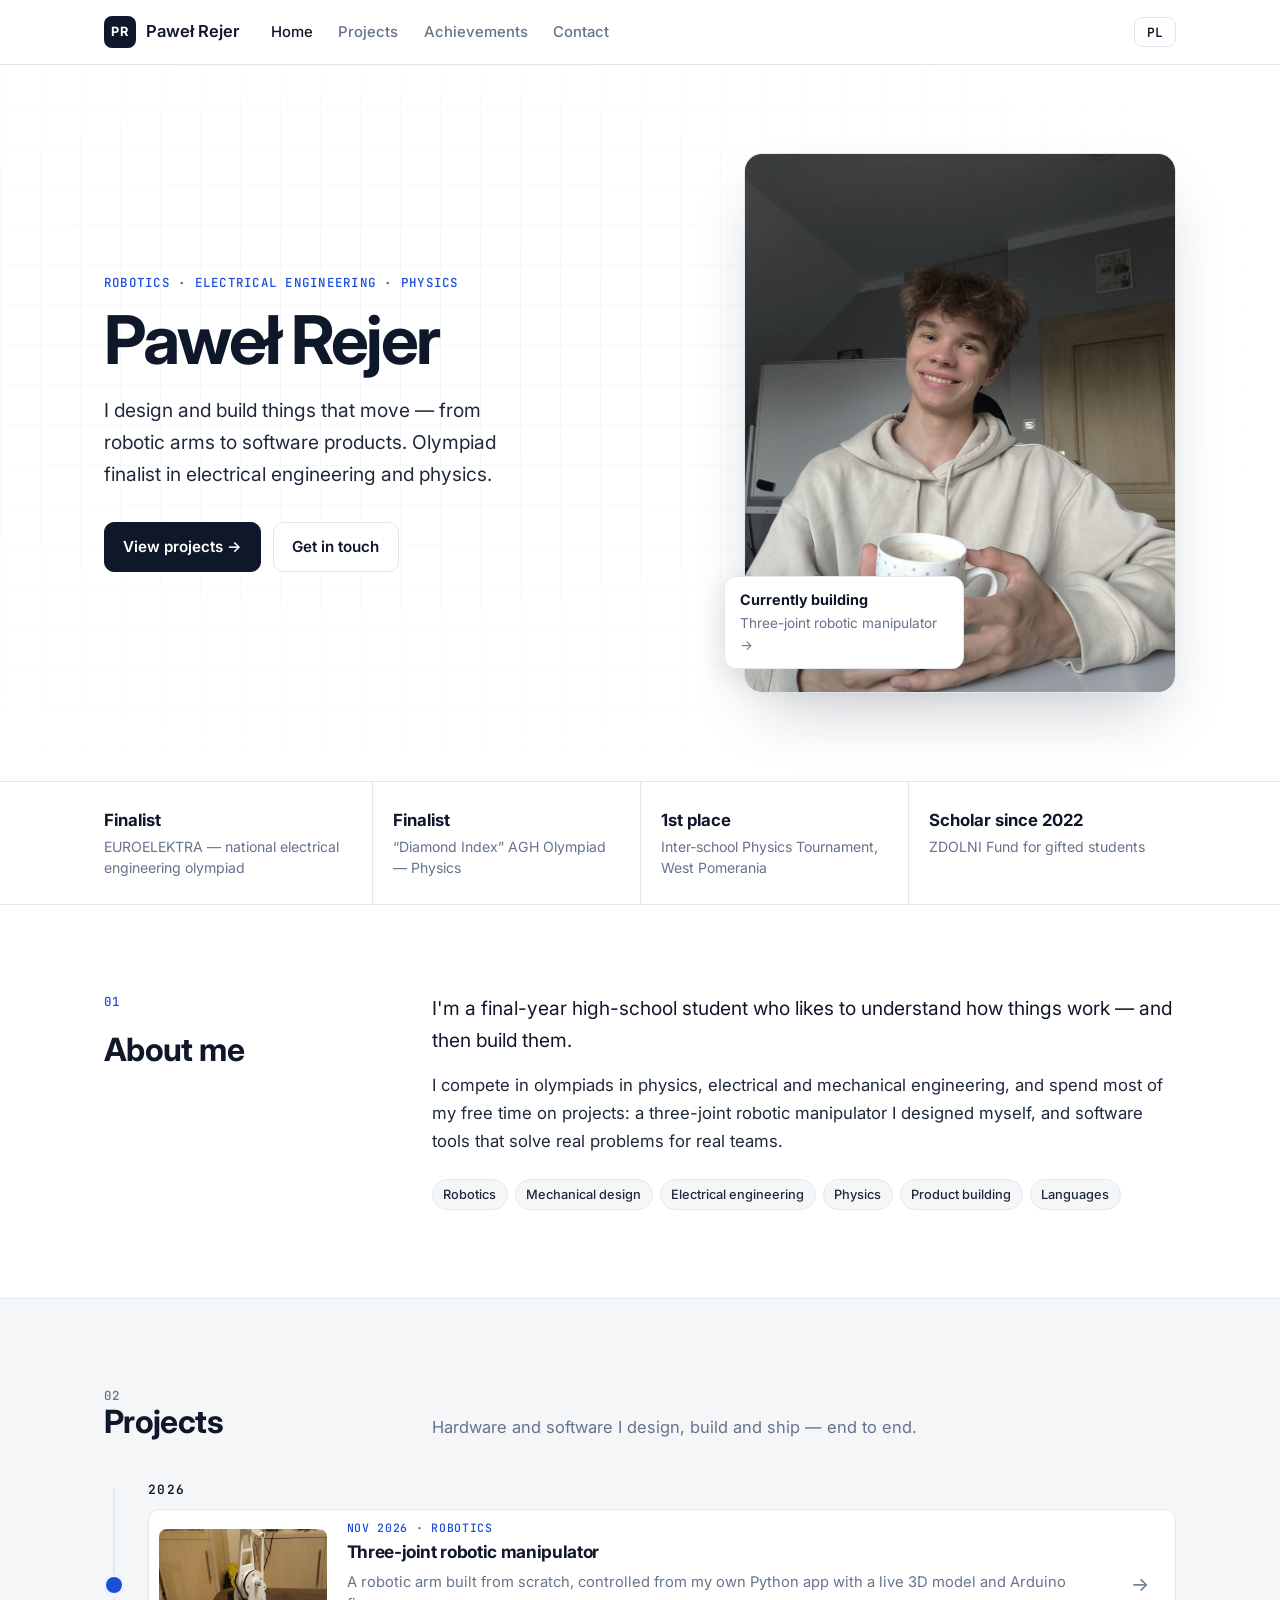
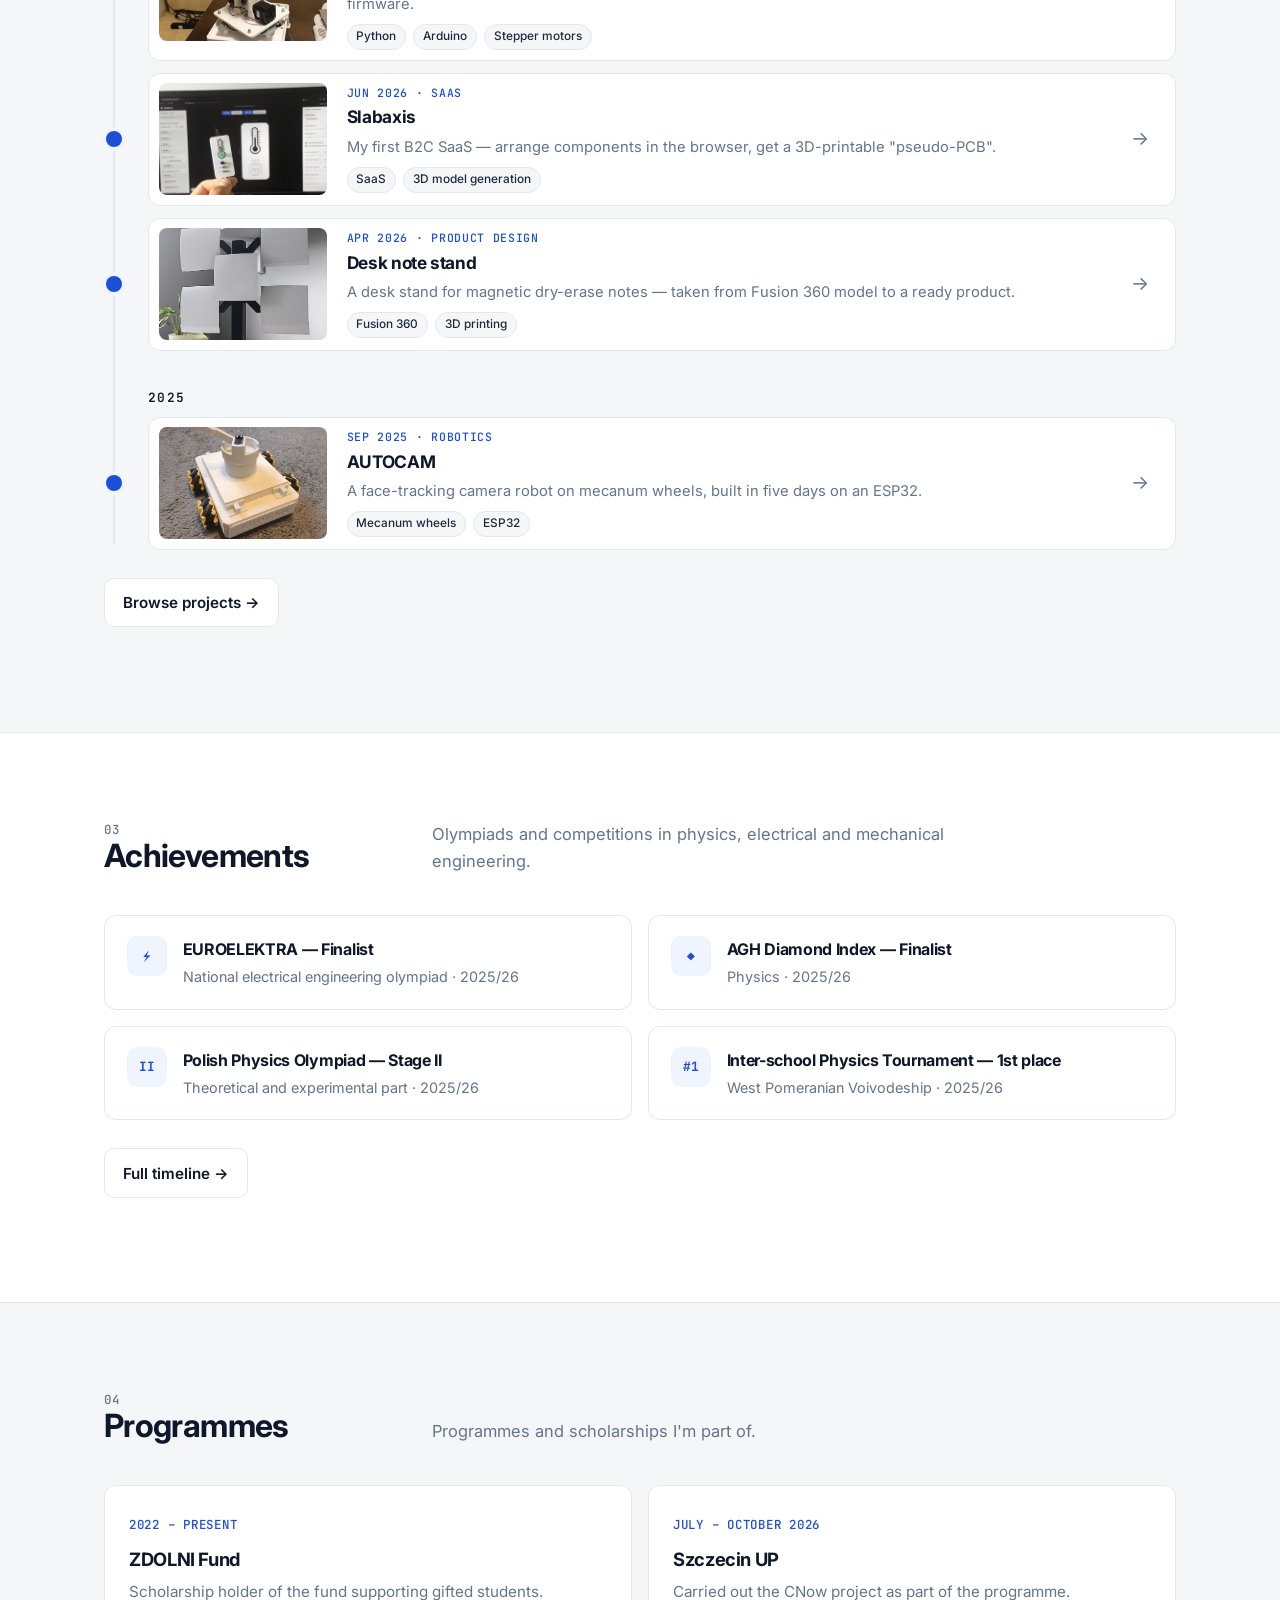
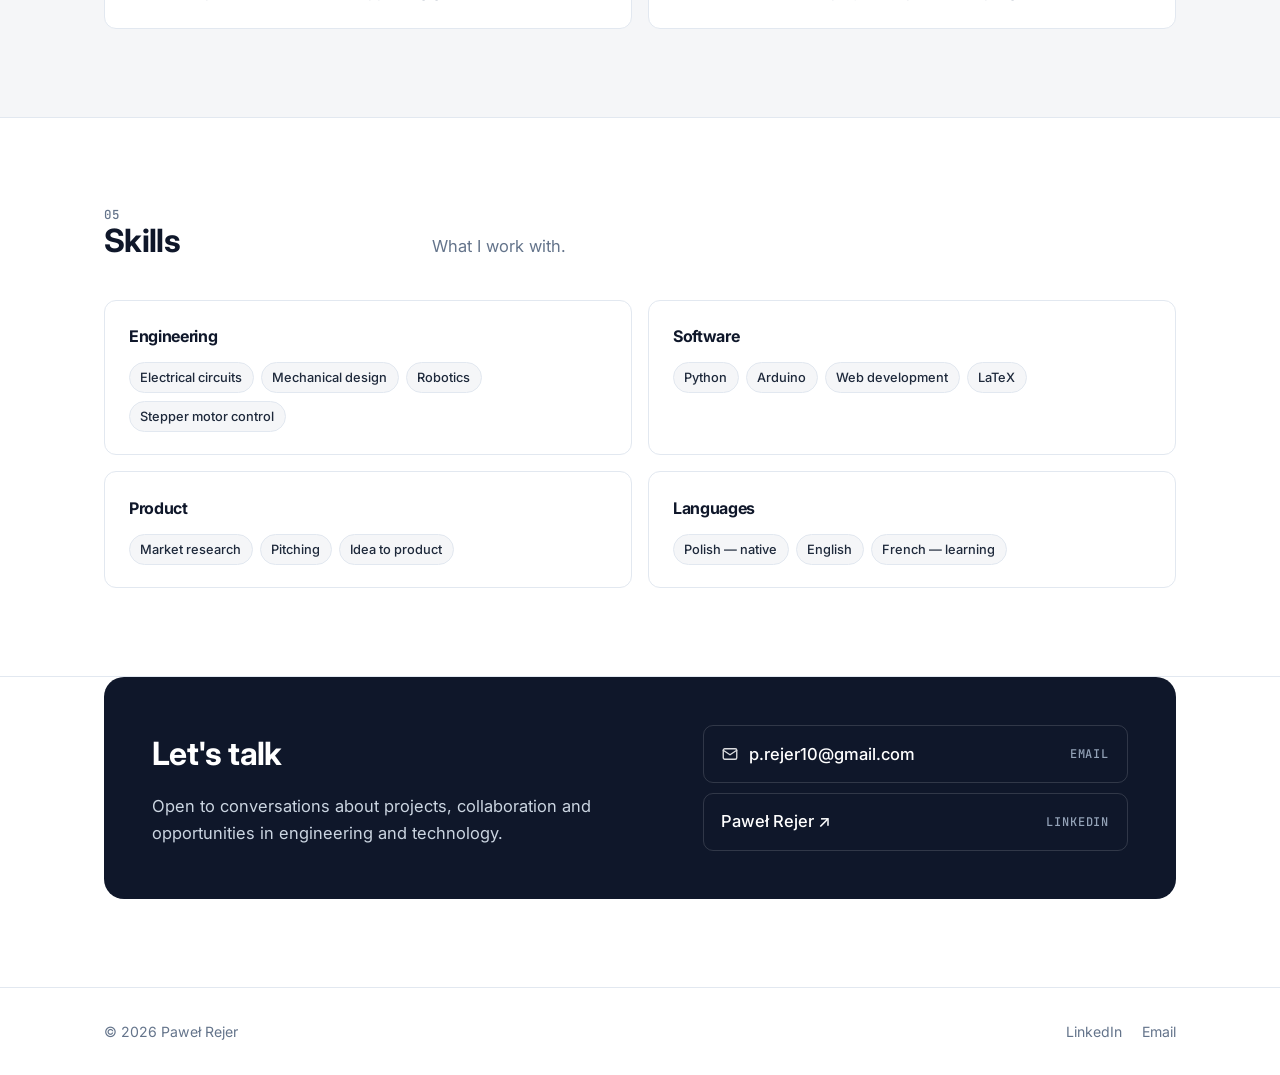
==== commit cf7908f1: "Add portrait to hero Co-Authored-By: Claude Opus 5.5 <noreply@anthropic.com> Claude-Session: https:/" ====
--- a/index.html
+++ b/index.html
@@ -2,18 +2,18 @@
 <html lang="en">
 <head>
   <meta charset="UTF-8">
-  <meta name="site-version" content="20261117123659">
+  <meta name="site-version" content="20261117132951">
   <meta http-equiv="Cache-Control" content="no-cache">
   <meta name="viewport" content="width=device-width, initial-scale=1.0">
   <title>Paweł Rejer — Engineering, Robotics, Physics</title>
   <meta name="description" content="Paweł Rejer — building robots and software. EUROELEKTRA and AGH Diamond Index finalist.">
   <meta property="og:title" content="Paweł Rejer">
   <meta property="og:description" content="Engineering, robotics, physics — projects and achievements.">
-  <meta property="og:image" content="https://prejer.github.io/assets/manipulator/manipulator-12.jpg">
+  <meta property="og:image" content="https://prejer.github.io/assets/pawel.jpg">
   <link rel="preconnect" href="https://fonts.googleapis.com">
   <link rel="preconnect" href="https://fonts.gstatic.com" crossorigin>
   <link href="https://fonts.googleapis.com/css2?family=Inter:wght@400;500;600;700&family=JetBrains+Mono:wght@500;600&display=swap" rel="stylesheet">
-  <link rel="stylesheet" href="style.css?v=20261117123659">
+  <link rel="stylesheet" href="style.css?v=20261117132951">
 </head>
 <body>
   <header class="topbar">
@@ -43,9 +43,10 @@
           </div>
         </div>
         <div class="hero-media">
-          <img src="assets/manipulator/manipulator-12.jpg" alt="Three-joint robotic manipulator controlled from a laptop">
-          <div class="tag"><strong data-i18n="hero.tag.t">Three-joint manipulator</strong><span class="muted" data-i18n="hero.tag.d">Designed, built and programmed from scratch</span></div>
-        </div>
+          <img src="assets/pawel.jpg" alt="Paweł Rejer" style="object-position:center 30%">
+          <a class="tag" href="manipulator.html"><strong data-i18n="hero.tag.t2">Currently building</strong><span class="muted" data-i18n="hero.tag.d2">Three-joint robotic manipulator →</span></a>
+        </div>
+      </div>
       </div>
     </section>
 
@@ -222,6 +223,6 @@
       <nav><a href="https://www.linkedin.com/in/pawel-rejer/" target="_blank" rel="noopener">LinkedIn</a><a href="mailto:p.rejer10@gmail.com">Email</a></nav>
     </div>
   </footer>
-  <script src="script.js?v=20261117123659"></script>
+  <script src="script.js?v=20261117132951"></script>
 </body>
 </html>
--- a/style.css
+++ b/style.css
@@ -106,6 +106,9 @@
   padding: .7rem .95rem; box-shadow: 0 10px 30px rgba(15,23,42,.12);
   font-size: .85rem; max-width: 240px;
 }
+.hero-media a.tag { color: inherit; display: block; transition: transform .15s; }
+.hero-media a.tag:hover { text-decoration: none; transform: translateY(-2px); }
+.hero-media .tag span { display: block; }
 .hero-media .tag strong { display: block; color: var(--ink); font-size: .9rem; }
 
 /* ---------- stats ---------- */
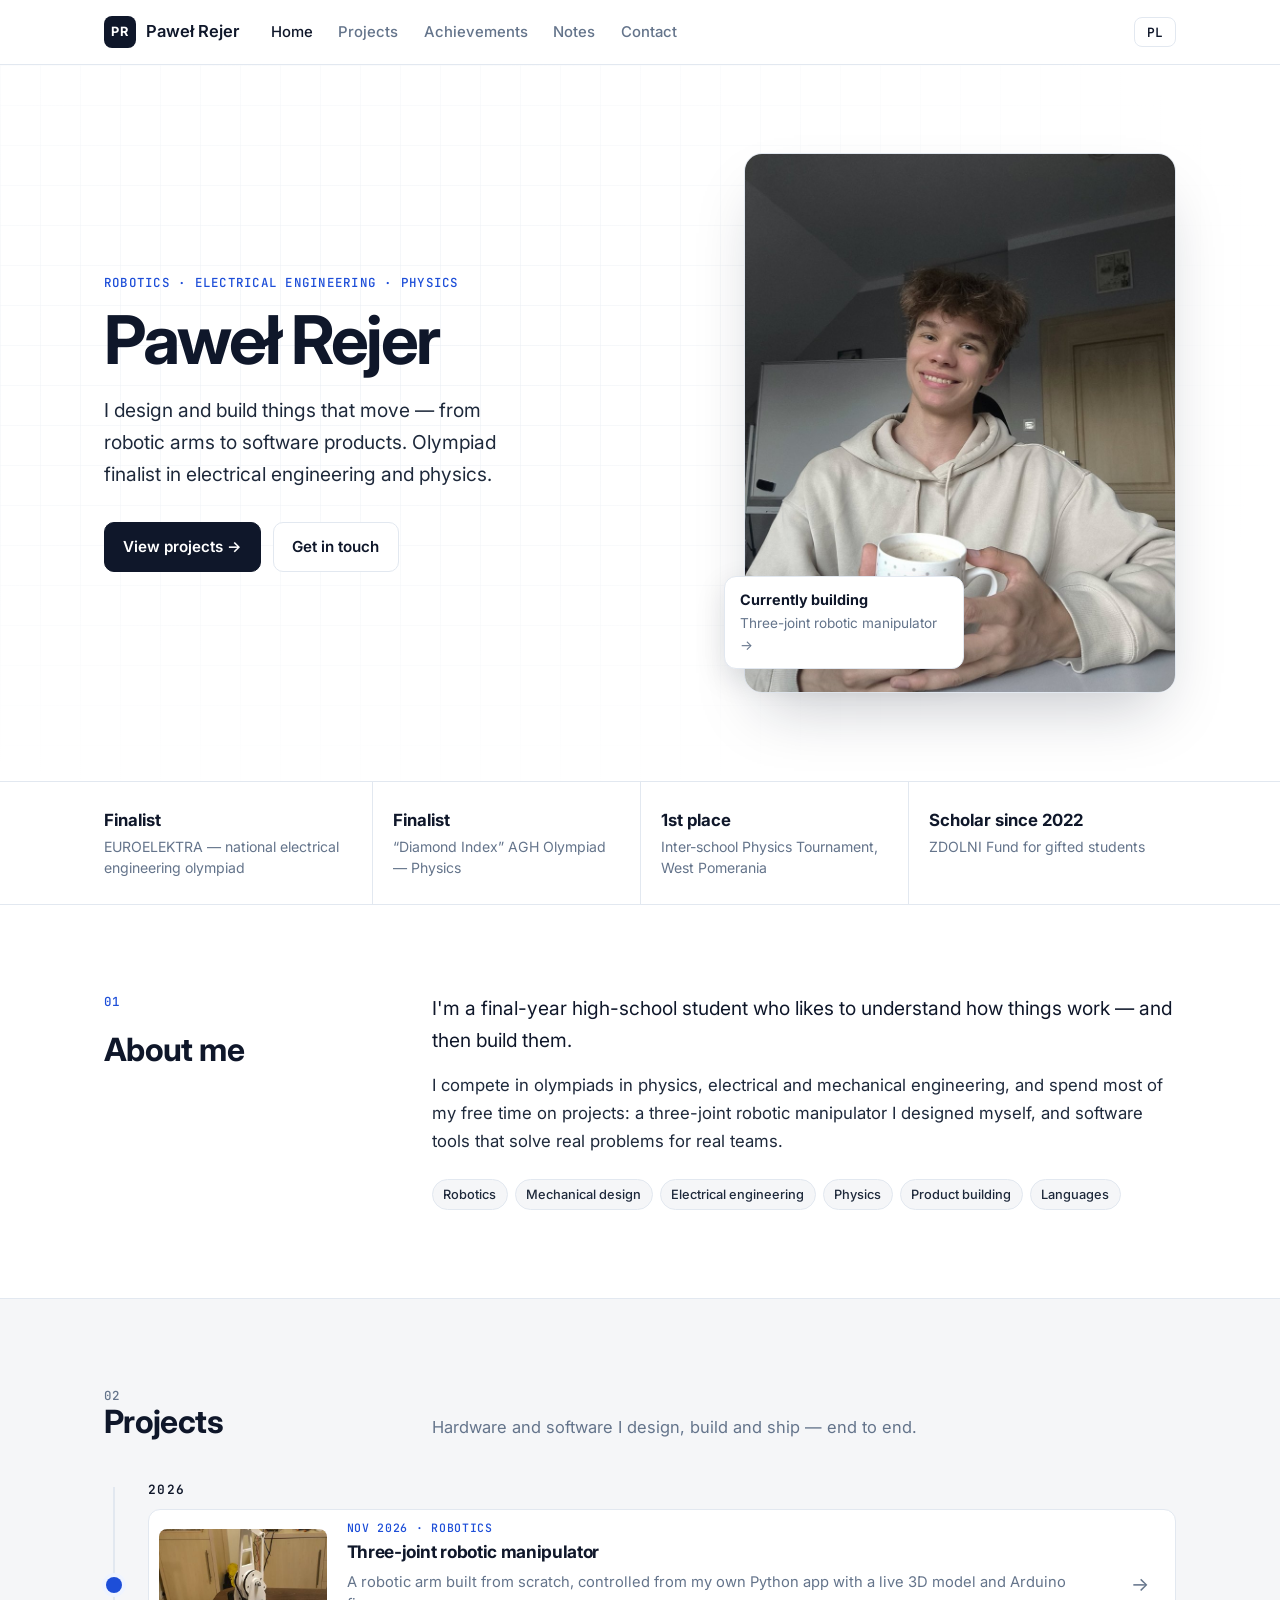
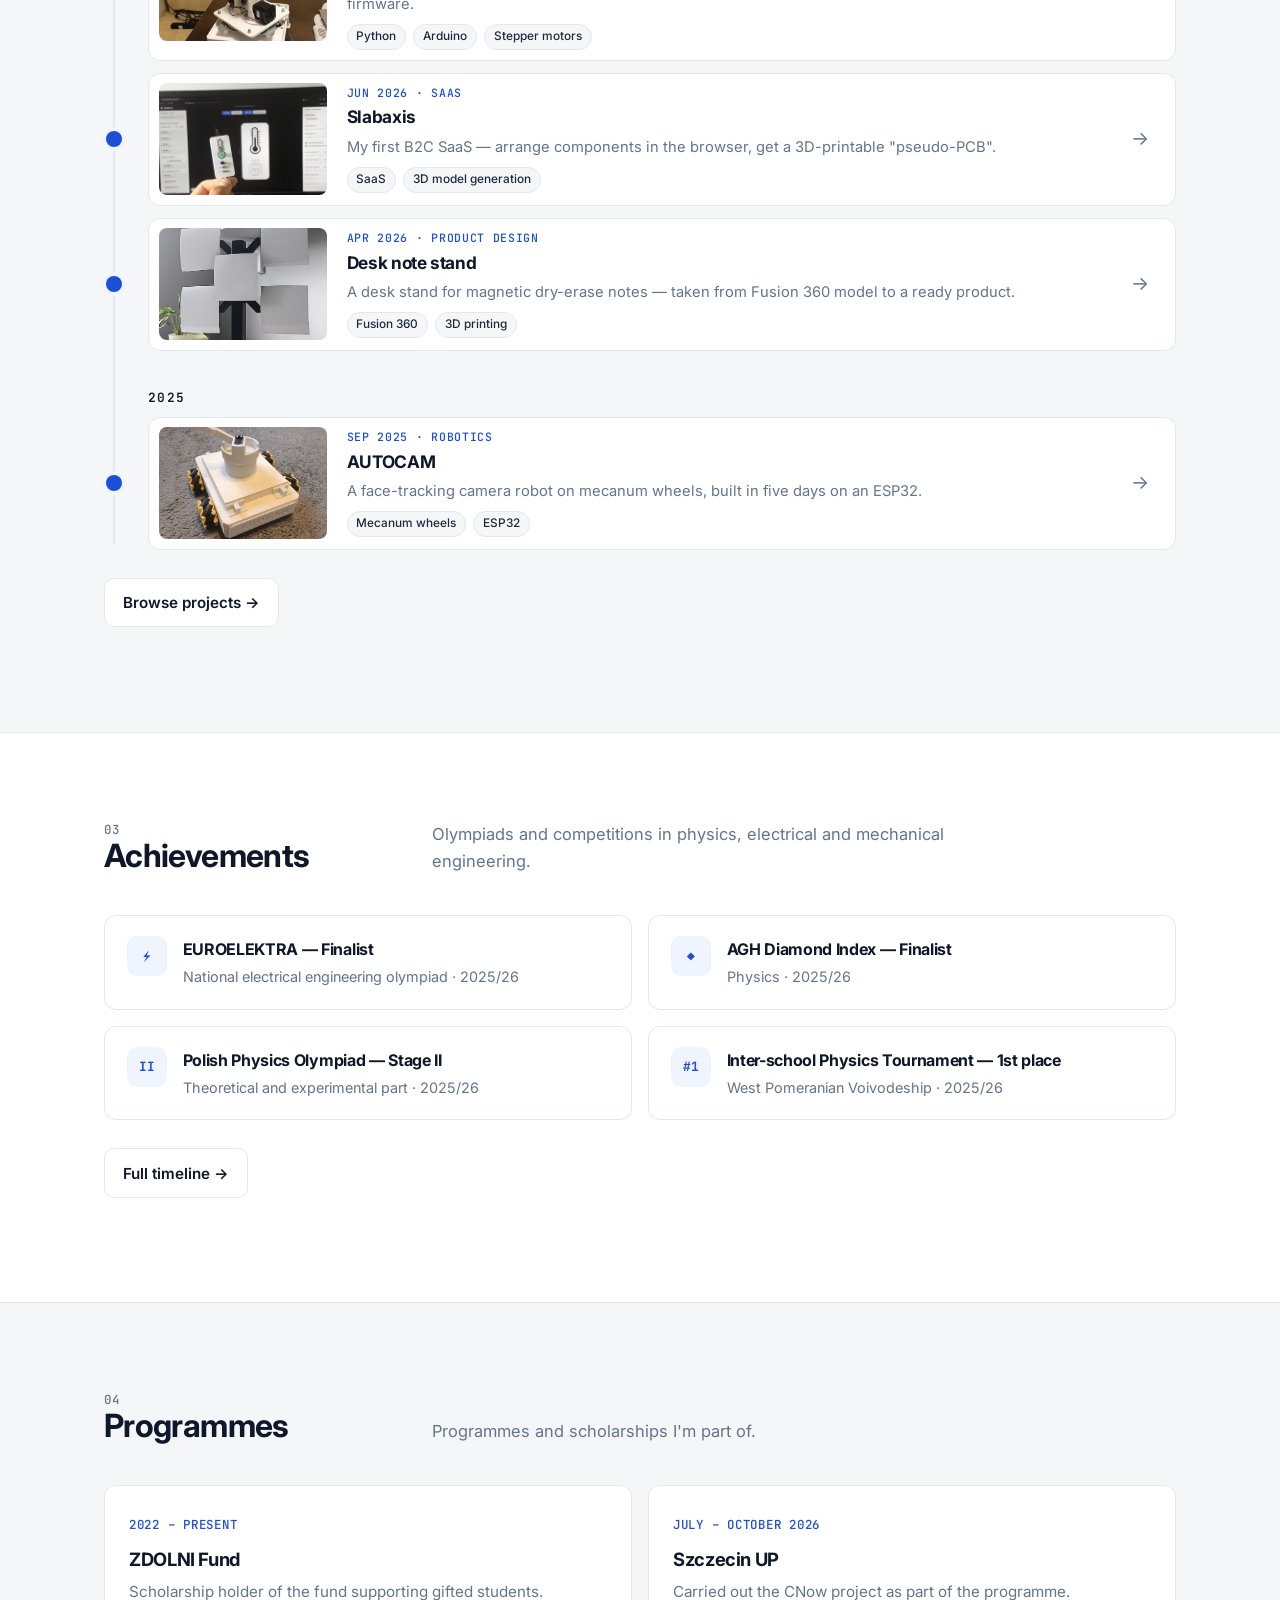
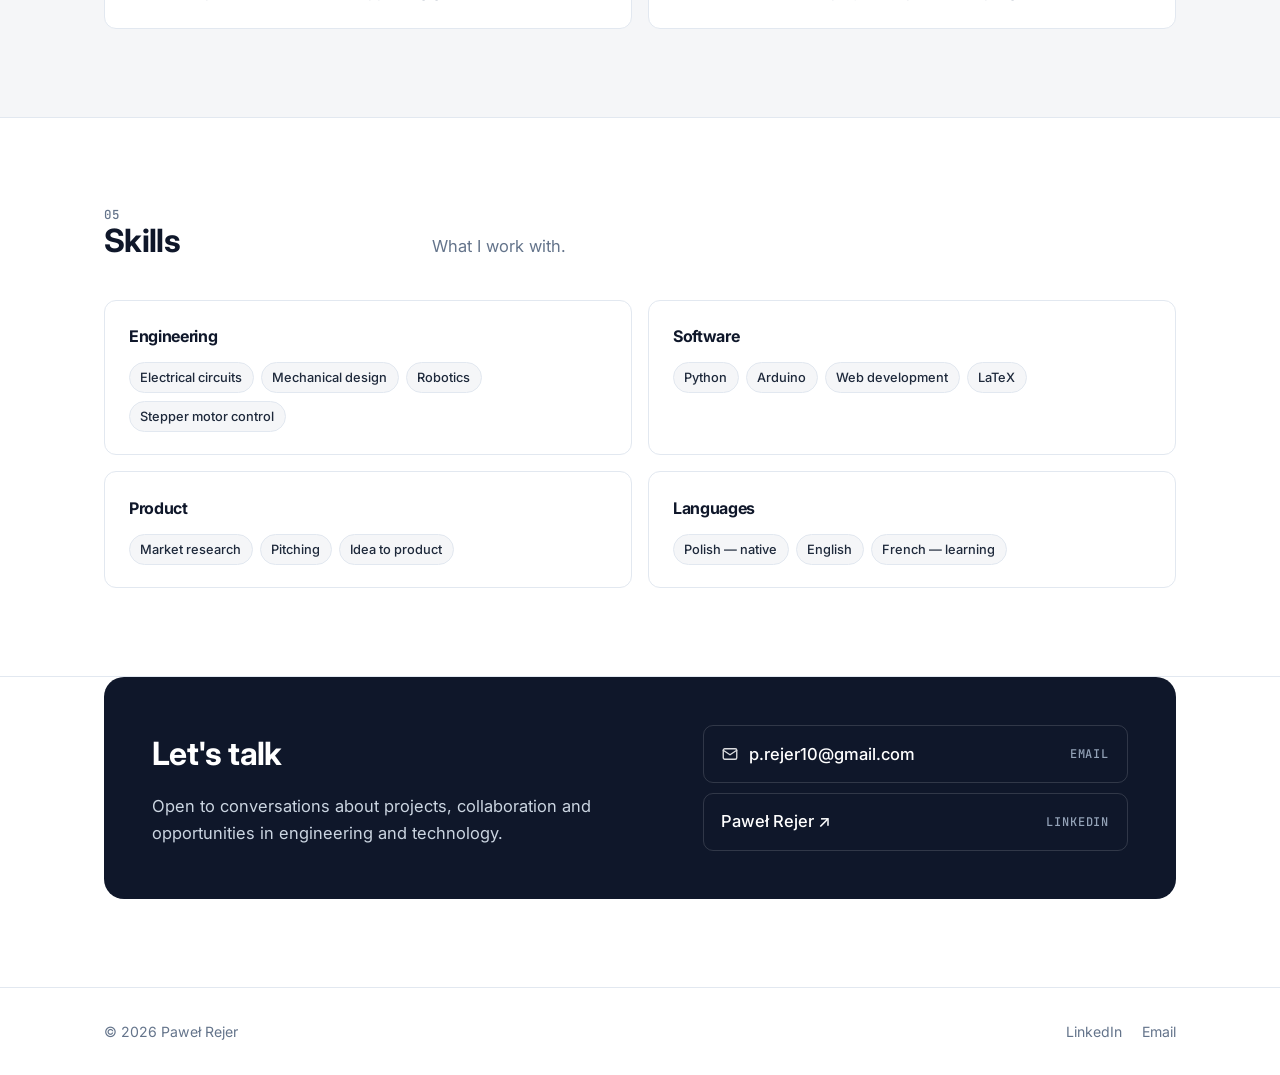
==== commit 9998f5bb: "Add Notes section with EUROELEKTRA first-principles notes Co-Authored-By: Claude Opus 5.5 <noreply@a" ====
--- a/index.html
+++ b/index.html
@@ -2,7 +2,7 @@
 <html lang="en">
 <head>
   <meta charset="UTF-8">
-  <meta name="site-version" content="20261117132951">
+  <meta name="site-version" content="20261118210857">
   <meta http-equiv="Cache-Control" content="no-cache">
   <meta name="viewport" content="width=device-width, initial-scale=1.0">
   <title>Paweł Rejer — Engineering, Robotics, Physics</title>
@@ -13,7 +13,7 @@
   <link rel="preconnect" href="https://fonts.googleapis.com">
   <link rel="preconnect" href="https://fonts.gstatic.com" crossorigin>
   <link href="https://fonts.googleapis.com/css2?family=Inter:wght@400;500;600;700&family=JetBrains+Mono:wght@500;600&display=swap" rel="stylesheet">
-  <link rel="stylesheet" href="style.css?v=20261117132951">
+  <link rel="stylesheet" href="style.css?v=20261118210857">
 </head>
 <body>
   <header class="topbar">
@@ -23,6 +23,7 @@
         <a href="index.html" class="active" data-i18n="nav.home">Home</a>
         <a href="projects.html" data-i18n="nav.projects">Projects</a>
         <a href="competitions.html" data-i18n="nav.competitions">Achievements</a>
+        <a href="notes.html" data-i18n="nav.notes">Notes</a>
         <a href="index.html#contact" data-i18n="nav.contact">Contact</a>
       </nav>
       <button class="lang" id="lang-toggle" aria-label="Switch language">PL</button>
@@ -223,6 +224,6 @@
       <nav><a href="https://www.linkedin.com/in/pawel-rejer/" target="_blank" rel="noopener">LinkedIn</a><a href="mailto:p.rejer10@gmail.com">Email</a></nav>
     </div>
   </footer>
-  <script src="script.js?v=20261117132951"></script>
+  <script src="script.js?v=20261118210857"></script>
 </body>
 </html>
--- a/style.css
+++ b/style.css
@@ -363,3 +363,47 @@
   .pt-item::before { left: -1.6rem; width: 12px; height: 12px; margin-left: 0; }
   .pt-year { padding-left: 1.6rem; }
 }
+
+/* ---------- notes ---------- */
+.note-ico { width: 112px; height: 96px; border-radius: 8px; background: var(--accent-soft); color: var(--accent); display: grid; place-items: center; font-size: 2rem; }
+.pt-card:has(.note-ico) { grid-template-columns: 112px 1fr auto; }
+.pt-item.soon .pt-card { opacity: .6; border-style: dashed; }
+.pt-item.soon::before { background: #fff; border: 2px dashed #94a3b8; box-shadow: none; }
+.note-meta { display: flex; gap: .45rem; flex-wrap: wrap; margin: 0 0 .75rem; }
+.notes-grid { display: grid; grid-template-columns: 240px 1fr; gap: 3rem; align-items: start; }
+.toc { position: sticky; top: 88px; max-height: calc(100vh - 110px); overflow: auto; font-size: .88rem; }
+.toc ol { list-style: none; padding: 0; margin: 0; counter-reset: t -1; }
+.toc li { counter-increment: t; }
+.toc a { display: block; padding: .3rem .6rem; border-left: 2px solid var(--line); color: var(--muted); }
+.toc a::before { content: counter(t, decimal-leading-zero) "  "; font-family: var(--mono); font-size: .72rem; color: #94a3b8; }
+.toc a:hover, .toc a.on { color: var(--ink); border-left-color: var(--accent); text-decoration: none; }
+.notes { max-width: 760px; min-width: 0; font-size: 1.02rem; }
+.notes h2 { font-size: 1.6rem; margin: 3.5rem 0 1rem; padding-top: .5rem; scroll-margin-top: 84px; }
+.notes h2:first-child { margin-top: 0; }
+.notes h2 .num { font: 600 .8rem var(--mono); color: var(--accent); vertical-align: 4px; margin-right: .4rem; }
+.notes h3 { font-size: 1.1rem; margin: 2rem 0 .6rem; }
+.notes h4 { margin: 0 0 .4rem; font-size: .85rem; font-family: var(--mono); text-transform: uppercase; letter-spacing: .05em; color: var(--accent); }
+.notes p, .notes li { line-height: 1.75; }
+.notes ul, .notes ol { padding-left: 1.2rem; }
+.notes li { margin-bottom: .35rem; }
+.notes .katex-display { overflow-x: auto; overflow-y: hidden; padding: .35rem 0; margin: 1rem 0; }
+.callout, .trap { border-radius: 10px; padding: .9rem 1.1rem; margin: 1.1rem 0; font-size: .97rem; }
+.callout { background: var(--accent-soft); border-left: 3px solid var(--accent); }
+.trap { background: #fff7ed; border-left: 3px solid #f59e0b; }
+.notes table.t { border-collapse: collapse; width: 100%; margin: 1rem 0; font-size: .95rem; }
+.notes table.t th, .notes table.t td { border: 1px solid var(--line); padding: .55rem .75rem; text-align: left; }
+.notes table.t th { background: var(--soft); font-weight: 600; }
+.cheat { display: grid; grid-template-columns: repeat(2, 1fr); gap: 1rem; }
+.cheat > div { border: 1px solid var(--line); border-radius: 12px; padding: 1rem 1.1rem; background: #fff; line-height: 2; }
+html[lang="pl"] .en-only { display: none; }
+@media (max-width: 900px) {
+  .notes-grid { grid-template-columns: 1fr; gap: 1.5rem; }
+  .toc { position: static; max-height: none; border: 1px solid var(--line); border-radius: 12px; padding: 1rem; background: var(--soft); }
+  .cheat { grid-template-columns: 1fr; }
+}
+@media (max-width: 600px) {
+  .note-ico { width: 72px; height: 72px; font-size: 1.5rem; }
+  .pt-card:has(.note-ico) { grid-template-columns: 72px 1fr; }
+}
+
+@media (max-width: 600px) { .topbar nav a[href$="#contact"] { display: none; } .topbar nav { gap: .8rem; } }
